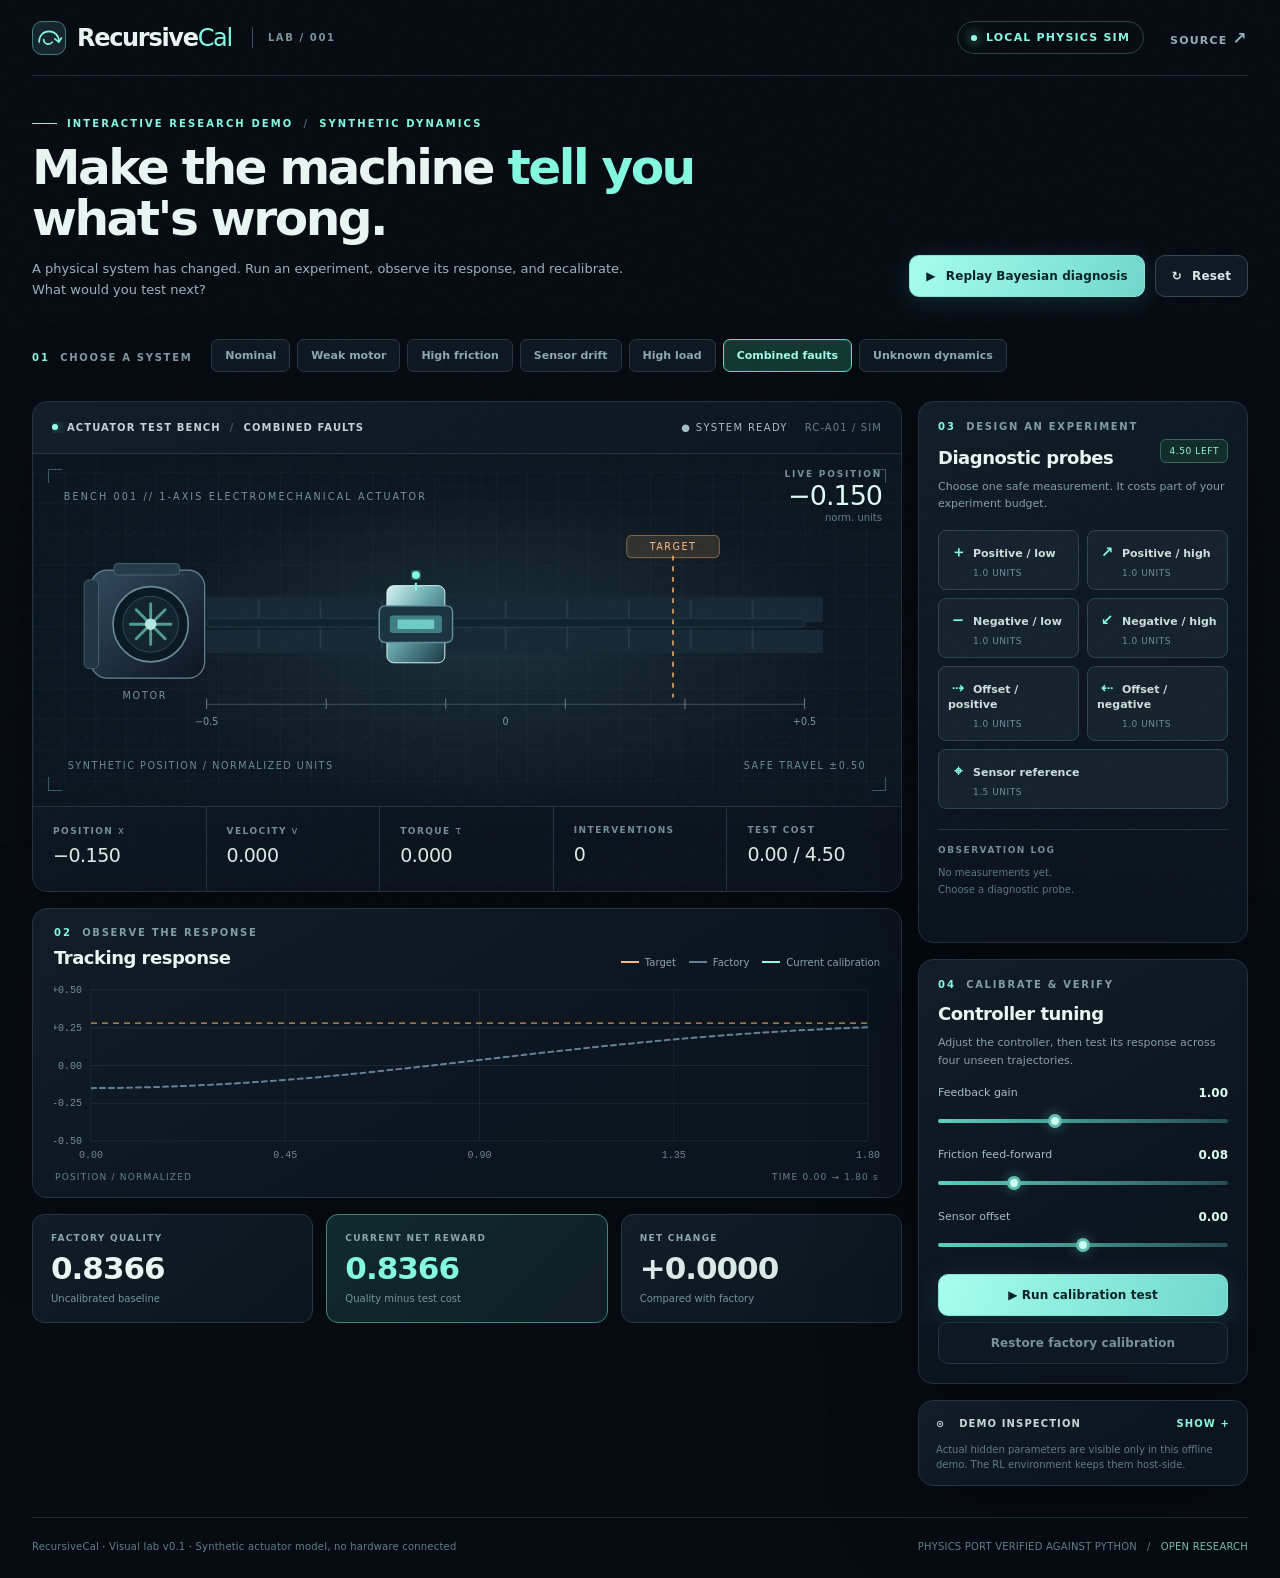
==== visualization/index.html @ 7cb3637f "feat: add interactive RecursiveCal actuator visualization with canonical physics parity" ====
<!DOCTYPE html>
<html lang="en">
<head>
<meta charset="utf-8" />
<meta name="viewport" content="width=device-width, initial-scale=1" />
<meta name="theme-color" content="#080d14" />
<title>RecursiveCal | Interactive Systems Laboratory</title>
<style>
:root{--bg:#070c13;--panel:#0d151e;--panel2:#101b26;--line:#223341;--muted:#78949d;--text:#e9f5f2;--mint:#84f9df;--mint2:#1cd4ba;--amber:#ffb77b;--bad:#f28a82;--soft:#aabec4;--shadow:0 20px 100px #0004}
*{box-sizing:border-box}html{scroll-behavior:smooth}body{margin:0;background:var(--bg);color:var(--text);font-family:Inter,ui-sans-serif,system-ui,-apple-system,BlinkMacSystemFont,"Segoe UI",sans-serif;-webkit-font-smoothing:antialiased;min-width:320px}button,input{font:inherit}button{cursor:pointer}button:disabled{cursor:not-allowed;opacity:.4}.noise{pointer-events:none;position:fixed;inset:0;z-index:10;opacity:.14;background-image:url("data:image/svg+xml,%3Csvg viewBox='0 0 160 160' xmlns='http://www.w3.org/2000/svg'%3E%3Cfilter id='n'%3E%3CfeTurbulence type='fractalNoise' baseFrequency='.72' numOctaves='3' stitchTiles='stitch'/%3E%3C/filter%3E%3Crect width='100%25' height='100%25' filter='url(%23n)' opacity='.11'/%3E%3C/svg%3E")}a{color:inherit;text-decoration:none}a:hover{color:var(--mint)}.app{max-width:1620px;margin:0 auto;padding:0 32px}.topbar{height:76px;border-bottom:1px solid #20313c;display:flex;align-items:center;justify-content:space-between;gap:20px}.wordmark{display:flex;align-items:center;gap:11px;font-size:24px;font-weight:760;letter-spacing:-1.3px}.brand-light{font-weight:460;color:var(--mint)}.brand-mark{width:34px;height:34px;color:var(--mint);border:1px solid #437c80;border-radius:10px;background:#15262c;display:grid;place-items:center}.brand-mark svg{width:28px}.top-tag{font-size:10px;letter-spacing:1.6px;font-weight:670;border-left:1px solid #39505c;padding:5px 0 5px 15px;margin-left:9px;color:var(--muted)}.top-right{display:flex;gap:26px;align-items:center;font-size:11px;font-weight:700;letter-spacing:1.2px;color:#94aeb5}.top-right a{white-space:nowrap}.top-right a span{font-size:17px}.chip{border:1px solid #27463f;border-radius:30px;padding:9px 13px;color:var(--mint);display:flex;gap:9px;align-items:center;white-space:nowrap}.chip i,.status-dot{display:inline-block;width:6px;height:6px;border-radius:50%;background:#8fffe4;box-shadow:0 0 12px #7dfdd2}.pagehead{display:flex;justify-content:space-between;align-items:flex-end;gap:24px;padding:42px 0 34px}.eyebrow,.section-kicker{font-size:10px;font-weight:800;letter-spacing:2.1px;color:var(--mint);display:flex;align-items:center;gap:10px}.eyebrow{margin-bottom:13px}.eyeline{height:1px;width:25px;background:var(--mint)}.tiny-split{color:#4b6772}.pagehead h1{margin:0;font-size:clamp(37px,3.8vw,58px);letter-spacing:-2.5px;line-height:1.045;font-weight:650}.pagehead h1 em{color:var(--mint);font-style:normal}.pagehead p{color:#9ab3b9;font-size:13px;line-height:1.65;max-width:620px;margin:14px 0 0}.head-controls{display:flex;gap:10px;margin-bottom:4px}.btn{border:1px solid #344854;border-radius:10px;padding:13px 16px;background:#16232e;color:#d7eae9;font-size:12px;font-weight:740;letter-spacing:.1px;white-space:nowrap;transition:transform .17s ease,background .17s,border-color .17s}.btn:hover:not(:disabled){transform:translateY(-1px);border-color:#76b0ae}.btn.primary{background:linear-gradient(110deg,#a6ffec,#70d6cd);border-color:#81e5d6;color:#092328;box-shadow:0 4px 26px #37cbb02c}.btn.primary:hover:not(:disabled){background:#bbfff0;box-shadow:0 7px 31px #37cbb047}.btn.subtle,.btn.ghost{background:#101a24}.btn.ghost{color:var(--muted);border-color:#243541}.btn span{margin-right:6px}.btn.full{width:100%;margin-top:6px}.scenario-bar{margin-bottom:21px;display:flex;align-items:center;gap:18px;min-height:45px}.section-kicker span{color:#819da4;letter-spacing:1.7px}.scenario-buttons{display:flex;gap:7px;overflow-x:auto;padding:3px 1px 7px;scrollbar-width:thin}.scenario{flex-shrink:0;border:1px solid #293946;background:#101923;color:#90acb4;border-radius:7px;padding:9px 13px;font-size:11px;font-weight:690;transition:all .16s}.scenario:hover{border-color:#60888f;color:#ecfdf7}.scenario.active{border-color:#6bd7c5;color:#a8ffec;background:#133834;box-shadow:inset 0 0 0 1px #479d8a20}.layout{display:grid;grid-template-columns:minmax(0,1fr) 330px;gap:16px;align-items:start}.main-panel{display:flex;flex-direction:column;gap:16px;min-width:0}.sidebar{display:flex;flex-direction:column;gap:16px;min-width:0}.card{border:1px solid var(--line);background:linear-gradient(150deg,#111d28 0%,#0c141e 70%);border-radius:15px;box-shadow:var(--shadow);overflow:hidden}.screen-header{display:flex;align-items:center;justify-content:space-between;border-bottom:1px solid #233541;height:52px;padding:0 19px;gap:10px}.panel-label{display:flex;align-items:center;gap:9px;white-space:nowrap;color:#bfd2d5;font-weight:750;font-size:10px;letter-spacing:1.1px}.slash{color:#3d535d}.screen-right{display:flex;align-items:center;gap:17px;white-space:nowrap}.live-chip{color:var(--mint);font-size:10px;letter-spacing:1.3px}.frame-num{color:#64818a;font-size:10px;letter-spacing:1.1px}.system-stage{height:352px;position:relative;background:radial-gradient(ellipse at 52% 55%,#1a2c36 0%,#0d1721 57%,#0b151d 100%);overflow:hidden}.system-stage:before{content:"";position:absolute;inset:0;z-index:0;background:linear-gradient(90deg,#11273436 1px,transparent 1px),linear-gradient(#11273436 1px,transparent 1px);background-size:32px 32px}.system-stage svg{position:absolute;inset:0;width:100%;height:100%;overflow:visible;z-index:1}.corner{position:absolute;z-index:2;width:14px;height:14px;border-color:#4b7881;border-style:solid;opacity:.7}.tl{top:15px;left:15px;border-width:1px 0 0 1px}.tr{top:15px;right:15px;border-width:1px 1px 0 0}.bl{bottom:15px;left:15px;border-width:0 0 1px 1px}.br{bottom:15px;right:15px;border-width:0 1px 1px 0}.stage-overlay{position:absolute;right:19px;top:15px;z-index:3;display:flex;flex-direction:column;align-items:flex-end;gap:1px}.overlay-label{color:#75909b;font-size:9px;letter-spacing:1.8px;font-weight:720}.stage-overlay strong{font-size:27px;font-weight:480;font-variant-numeric:tabular-nums;letter-spacing:-1px;color:#ddfaf4}.stage-overlay small{color:#617f8a;font-size:10px}.movement-glow{pointer-events:none;position:absolute;inset:0;z-index:0;background:radial-gradient(ellipse at 52% 45%,#39b8ad19,transparent 50%);transition:opacity .25s;opacity:.24}.telemetry{border-top:1px solid #223440;display:grid;grid-template-columns:repeat(5,minmax(0,1fr));min-height:85px}.telemetry>div{padding:18px 12px 13px 20px;border-right:1px solid #243643;min-width:0}.telemetry>div:last-child{border-right:0}.telemetry span{display:block;color:#73919b;font-size:9px;font-weight:740;letter-spacing:1.45px;white-space:nowrap}.telemetry span small{font-size:10px;font-weight:500;text-transform:none}.telemetry strong{display:block;font-size:19px;font-weight:500;font-variant-numeric:tabular-nums;letter-spacing:-.5px;margin-top:8px;color:#deefea;white-space:nowrap}.chart{padding:18px 21px 15px}.panel-heading{display:flex;align-items:flex-end;justify-content:space-between;gap:16px;margin-bottom:12px}.panel-heading h2,.sidebar h2{font-size:18px;letter-spacing:-.5px;margin:9px 0 0;font-weight:640}.chart-legends{display:flex;gap:13px;align-items:center;flex-wrap:wrap}.chart-legends span{font-size:10px;color:#8ba4ae;display:flex;align-items:center;gap:6px;white-space:nowrap}.chart-legends i{display:inline-block;width:18px;height:2px;background:#8bf8df}.chart-legends i.target{background:var(--amber);border-top:1px dashed var(--amber)}.chart-legends i.factory{background:#687f91}.chartframe{height:183px;position:relative;min-width:0}.chartframe canvas{width:100%;height:100%;display:block}.chart-foot{display:flex;justify-content:space-between;align-items:center;color:#67848e;font-size:9px;letter-spacing:1.2px;padding:9px 1px 0}.score-row{display:grid;grid-template-columns:repeat(3,1fr);gap:13px}.score-card{border:1px solid #243847;border-radius:12px;background:linear-gradient(140deg,#101d27,#0c151e);padding:18px;display:flex;flex-direction:column;gap:7px}.score-card.accent{border-color:#3c887b;background:linear-gradient(135deg,#102b2c,#101e25)}.score-card span{font-size:9px;color:#8ba6ab;font-weight:750;letter-spacing:1.3px}.score-card strong{font-size:31px;font-variant-numeric:tabular-nums;font-weight:560;letter-spacing:-1px}.score-card.accent strong{color:var(--mint)}.score-card small{font-size:10px;color:#76949b}.controls-card,.calibration-card{padding:19px}.controls-card{padding-bottom:12px}.control-title{display:flex;justify-content:space-between;gap:8px;align-items:center;margin-top:2px}.sidebar h2{margin:13px 0 0}.budget-chip{font-size:9px;color:#94f7d8;border:1px solid #37645d;background:#112d2c;padding:6px 8px;border-radius:6px;white-space:nowrap;letter-spacing:.6px}.hint{color:#859fa8;font-size:11px;line-height:1.6;margin:10px 0 17px}.probe-buttons{display:grid;grid-template-columns:1fr 1fr;gap:8px}.probe-btn{background:#14232d;color:#ccdedd;border:1px solid #2d4651;padding:11px 9px 10px;border-radius:8px;font-size:11px;line-height:1.35;font-weight:650;text-align:left;transition:all .15s}.probe-btn:hover:not(:disabled){border-color:#81e2d1;background:#193b3c;transform:translateY(-1px)}.probe-btn:disabled{opacity:.3}.probe-btn .probe-icon{display:inline-grid;place-items:center;width:20px;height:20px;font-size:15px;margin-right:5px;color:var(--mint)}.probe-btn .price{display:block;color:#728c97;font-size:9px;margin:5px 0 0 25px;font-weight:500;letter-spacing:.5px}.probe-btn.wide{grid-column:span 2}.observations{margin-top:20px;border-top:1px solid #263742;padding-top:15px}.small-heading{display:block;color:#728e99;font-size:9px;letter-spacing:1.5px;font-weight:790;margin-bottom:10px}.log{min-height:65px;max-height:140px;overflow-y:auto;scrollbar-width:thin;padding-right:4px}.empty-log{color:#5c7885;font-size:10px;line-height:1.65}.log-row{display:flex;gap:9px;padding:9px 0;border-top:1px solid #20323d;align-items:flex-start}.log-row:first-child{border-top:0}.log-no{font-size:10px;color:var(--mint);border:1px solid #315752;background:#15312f;border-radius:4px;padding:3px 5px}.log-body{flex:1;min-width:0}.log-body strong{display:block;color:#c5e3df;font-size:10px;font-weight:650}.log-body small{font-family:ui-monospace,SFMono-Regular,Consolas,monospace;color:#729ba5;font-size:9px;display:block;word-wrap:break-word;margin-top:4px}.control-line{margin:16px 0 12px}.control-line>div{display:flex;justify-content:space-between;margin-bottom:8px}.control-line label{font-size:11px;color:#a3bdc3}.control-line strong{font-size:12px;color:#d8fbef;font-variant-numeric:tabular-nums}.control-line input{appearance:none;background:linear-gradient(90deg,#5cd0be,#264d55);height:4px;border-radius:3px;width:100%;margin:9px 0;cursor:pointer}.control-line input::-webkit-slider-thumb{appearance:none;background:#cafff1;border:3px solid #60bdae;width:14px;height:14px;border-radius:50%;box-shadow:0 0 13px #77f9da60}.control-line input::-moz-range-thumb{background:#cafff1;border:3px solid #60bdae;width:10px;height:10px;border-radius:50%}.reveal-card{padding:13px 17px}.reveal-button{width:100%;padding:4px 0;color:#c3d9d7;background:none;border:0;display:flex;justify-content:space-between;font-size:10px;font-weight:760;letter-spacing:1.1px}.reveal-button span:last-child{color:var(--mint)}.reveal-card p{color:#617b86;font-size:10px;line-height:1.5;margin:9px 0 0}.hidden-details{color:#a6cacb;margin-top:12px;border-top:1px solid #284250;padding-top:10px;font-size:11px;display:grid;grid-template-columns:1fr auto;gap:6px}.hidden-details[hidden]{display:none}.hidden-details b{font-weight:500;color:#dcf5ed;font-variant-numeric:tabular-nums}footer{border-top:1px solid #1f313c;color:#607d89;font-size:10px;letter-spacing:.2px;display:flex;justify-content:space-between;gap:15px;margin:31px 0 0;padding:23px 0 26px}footer span{color:#76bcaf}.btn:focus-visible,.scenario:focus-visible,.probe-btn:focus-visible,.reveal-button:focus-visible,input:focus-visible{outline:2px solid var(--mint);outline-offset:3px}body.is-busy .probe-btn{pointer-events:none}body.is-busy .scenario{pointer-events:none}
@media(max-width:1200px){.app{padding:0 20px}.layout{grid-template-columns:minmax(0,1fr) 292px}.pagehead h1{font-size:43px}.pagehead{align-items:flex-start}.head-controls{flex-wrap:wrap;justify-content:flex-end}.scenario-bar{align-items:flex-start;flex-direction:column;gap:8px}.system-stage{height:300px}.telemetry{grid-template-columns:repeat(3,1fr)}.telemetry>div{border-bottom:1px solid #233541}.telemetry>div:last-child{border-bottom:0}}
@media(max-width:900px){.layout{grid-template-columns:1fr}.sidebar{display:grid;grid-template-columns:1fr 1fr}.reveal-card{grid-column:span 2}.pagehead{flex-direction:column;gap:20px}.head-controls{justify-content:flex-start}.chartframe{height:200px}.system-stage{height:345px}.telemetry{grid-template-columns:repeat(5,1fr)}.telemetry>div{border-bottom:0}.score-row{margin-bottom:2px}}
@media(max-width:630px){.app{padding:0 13px}.topbar{height:64px}.wordmark{font-size:20px}.top-tag,.top-right a{display:none}.chip{font-size:9px;padding:7px 8px}.pagehead{padding:27px 0 22px}.pagehead h1{font-size:36px;letter-spacing:-1.6px}.desktop-break{display:none}.pagehead p{font-size:12px}.head-controls{width:100%}.head-controls .btn:first-child{flex:1}.head-controls .btn{font-size:11px;padding:11px 12px}.system-stage{height:280px}.screen-header{padding:0 12px}.panel-label{font-size:9px}.frame-num{display:none}.stage-overlay{right:12px}.telemetry{grid-template-columns:repeat(3,1fr)}.telemetry>div{padding:13px 10px;border-bottom:1px solid #243643}.telemetry strong{font-size:16px}.chart{padding:16px 12px}.chart-legends{justify-content:flex-start;gap:9px}.panel-heading{align-items:flex-start;flex-direction:column;gap:10px}.chartframe{height:182px}.score-row{gap:7px}.score-card{padding:12px 10px}.score-card strong{font-size:23px}.score-card span{font-size:8px;letter-spacing:.6px}.score-card small{font-size:9px}.sidebar{display:flex}.reveal-card{grid-column:auto}footer{flex-direction:column;font-size:9px}.scenario{font-size:10px;padding:8px 9px}}
@media(prefers-reduced-motion:reduce){*,*::before,*::after{scroll-behavior:auto!important;transition-duration:.01ms!important}}
/* Keep the scenario ribbon internally scrollable on narrow screens. */
.scenario-bar{min-width:0}.scenario-buttons{min-width:0;max-width:100%}.panel-label{min-width:0;overflow:hidden;text-overflow:ellipsis}.panel-label #scenarioTitle{overflow:hidden;text-overflow:ellipsis}.screen-right{flex-shrink:0}
@media(max-width:630px){.scenario-buttons{width:100%;max-width:100%;overflow-x:auto}.screen-header{gap:6px}.panel-label{max-width:calc(100% - 115px)}.scenario-bar{overflow:hidden}}


/* Narrow screens: prevent score cards and header chip from overflowing. */
.score-row{grid-template-columns:repeat(3,minmax(0,1fr))}.score-card{min-width:0;overflow:hidden}
@media(max-width:360px){.top-right{display:none}.score-card strong{font-size:20px}.wordmark{font-size:19px}}
</style>
</head>
<body>
<div class="noise" aria-hidden="true"></div>
<div class="app">
<header class="topbar">
  <div class="wordmark"><div class="brand-mark"><svg viewBox="0 0 34 34" fill="none"><path d="M5 22C5 14 10 9 17 9c7 0 12 5 12 12" stroke="currentColor" stroke-width="2" stroke-linecap="round"/><path d="M24 18l5 4 3-5" stroke="currentColor" stroke-width="2" stroke-linecap="round"/><path d="M21 22c-1.2 1.7-2.8 2.4-5 2.4-3.3 0-5.4-2.5-5.4-5.6" stroke="currentColor" stroke-width="2" stroke-linecap="round"/></svg></div><span>Recursive<span class="brand-light">Cal</span></span><span class="top-tag">LAB / 001</span></div>
  <div class="top-right"><div class="chip"><i></i>LOCAL PHYSICS SIM</div><a href="https://github.com/Venkat-RJ/RecursiveCal" target="_blank" rel="noopener noreferrer">SOURCE <span>↗</span></a></div>
</header>
<section class="pagehead">
  <div><div class="eyebrow"><span class="eyeline"></span> INTERACTIVE RESEARCH DEMO <span class="tiny-split">/</span> SYNTHETIC DYNAMICS</div>
    <h1>Make the machine <em>tell you</em><br class="desktop-break"> what's wrong.</h1>
    <p>A physical system has changed. Run an experiment, observe its response, and recalibrate. What would you test next?</p>
  </div>
  <div class="head-controls"><button id="btnAuto" class="btn primary" type="button"><span>▶</span> Replay Bayesian diagnosis</button><button id="btnReset" class="btn subtle" type="button"><span>↻</span> Reset</button></div>
</section>
<section class="scenario-bar"><div class="section-kicker">01 <span>CHOOSE A SYSTEM</span></div><div id="scenarios" class="scenario-buttons"></div></section>
<div class="layout">
  <main class="main-panel">
    <section class="screen card">
      <div class="screen-header"><div class="panel-label"><span class="status-dot"></span> ACTUATOR TEST BENCH <span class="slash">/</span> <span id="scenarioTitle">COMBINED FAULTS</span></div><div class="screen-right"><span id="simStatus" class="live-chip">● SYSTEM READY</span><span class="frame-num">RC-A01 / SIM</span></div></div>
      <div class="system-stage" id="systemStage">
        <div class="corner tl"></div><div class="corner tr"></div><div class="corner bl"></div><div class="corner br"></div>
        <svg id="machine" viewBox="0 0 900 328" preserveAspectRatio="xMidYMid meet" role="img" aria-label="Animated diagram of an actuator motor, rail, and moving carriage under synthetic dynamics">
         <defs>
          <linearGradient id="railGradient"><stop stop-color="#263647"/><stop offset=".5" stop-color="#526979"/><stop offset="1" stop-color="#263647"/></linearGradient>
          <linearGradient id="carGradient" x1="0" y1="0" x2="1" y2="1"><stop stop-color="#e2fffb" stop-opacity=".95"/><stop offset=".4" stop-color="#6daeb2"/><stop offset="1" stop-color="#193745"/></linearGradient>
          <linearGradient id="motorG" x1="0" y1="0" x2="1" y2="1"><stop stop-color="#324a5e"/><stop offset="1" stop-color="#0c1420"/></linearGradient>
          <linearGradient id="pistonG"><stop stop-color="#456574"/><stop offset=".4" stop-color="#c2f3ef"/><stop offset=".8" stop-color="#507a83"/><stop offset="1" stop-color="#1b303e"/></linearGradient>
          <filter id="glow"><feGaussianBlur stdDeviation="4" result="b"/><feMerge><feMergeNode in="b"/><feMergeNode in="SourceGraphic"/></feMerge></filter>
          <pattern id="gridPattern" width="32" height="32" patternUnits="userSpaceOnUse"><path d="M32 0H0V32" stroke="#9bd1cf" stroke-opacity=".065" fill="none"/></pattern>
         </defs>
         <rect width="900" height="328" fill="url(#gridPattern)"/>
         <text x="32" y="29" font-size="10" letter-spacing="2.2" fill="#76939c">BENCH 001 // 1-AXIS ELECTROMECHANICAL ACTUATOR</text>
         <path d="M34 62H866" stroke="#415565" stroke-opacity=".22" stroke-dasharray="3 7"/>
         <path d="M34 275H866" stroke="#415565" stroke-opacity=".22" stroke-dasharray="3 7"/>
         <g transform="translate(110 158)"><rect x="-50" y="-56" width="118" height="112" rx="17" fill="url(#motorG)" stroke="#668391" stroke-width="1.3"/><rect x="-57" y="-46" width="15" height="92" rx="5" fill="#223545" stroke="#45606c"/><rect x="-26" y="-63" width="68" height="12" rx="4" fill="#243b49" stroke="#466271"/><circle cx="12" cy="0" r="39" fill="#0b1922" stroke="#6a8b94" stroke-width="1.7"/><circle cx="12" cy="0" r="29" fill="#14242f" stroke="#304e59"/><g id="motorRotor"><path d="M12 -21V21M-9 0H33M-3 -15L27 15M27 -15L-3 15" stroke="#82ffe5" stroke-opacity=".55" stroke-width="3" stroke-linecap="round"/></g><circle cx="12" cy="0" r="6" fill="#b4e5df"/><text x="6" y="78" font-size="10" fill="#7293a0" letter-spacing="1.8" text-anchor="middle">MOTOR</text></g>
         <path d="M180 143H819" stroke="#182935" stroke-width="26"/><path d="M180 143H819" stroke="url(#railGradient)" stroke-width="12"/><path d="M180 176H819" stroke="#182935" stroke-width="24"/><path d="M180 176H819" stroke="url(#railGradient)" stroke-width="8"/>
         <g id="slots"><path d="M234 134v50M298 134v50M362 134v50M426 134v50M490 134v50M554 134v50M618 134v50M682 134v50M746 134v50" stroke="#67838b" stroke-opacity=".18" stroke-width="2"/></g>
         <rect x="180" y="152" width="620" height="9" rx="4" fill="#10232e" stroke="#223b46"/>
         <path id="pistonShaft" d="M171 158H510" stroke="url(#pistonG)" stroke-width="15" stroke-linecap="round"/>
         <line id="targetLine" x1="522" y1="87" x2="522" y2="234" stroke="#f6ad65" stroke-width="2" stroke-dasharray="5 6" opacity=".8"/>
         <rect id="targetCaptionBg" x="474" y="66" width="96" height="23" rx="5" fill="#f6ad65" fill-opacity=".14" stroke="#f6ad65" stroke-opacity=".5"/><text id="targetCaption" x="522" y="81" text-anchor="middle" font-size="10" letter-spacing="1.5" fill="#ffc08b">TARGET</text>
         <g id="carriage" transform="translate(510 158)"><rect x="-30" y="-40" width="60" height="80" rx="7" fill="url(#carGradient)" stroke="#d9faf4" stroke-width="1"/><rect x="-38" y="-19" width="76" height="38" rx="6" fill="#1c3441" stroke="#60909a" stroke-width="1.5"/><rect x="-27" y="-9" width="54" height="18" rx="3" fill="#3f7e86"/><rect x="-19" y="-5" width="38" height="10" rx="1" fill="#8effed" fill-opacity=".6"/><circle cx="0" cy="-51" r="4" fill="#82ffe4" filter="url(#glow)"/><path d="M0 -43V-35" stroke="#82ffe4" stroke-width="2"/></g>
         <path d="M180 241H800" stroke="#3f5662" stroke-width="1"/><g id="ticks"><path d="M180 235v11M304 235v11M428 235v11M552 235v11M676 235v11M800 235v11" stroke="#69838e"/><text x="180" y="263" text-anchor="middle" font-size="10" fill="#7899a1">−0.5</text><text x="490" y="263" text-anchor="middle" font-size="10" fill="#7899a1">0</text><text x="800" y="263" text-anchor="middle" font-size="10" fill="#7899a1">+0.5</text></g>
         <text x="36" y="308" font-size="10" letter-spacing="1.6" fill="#688c98">SYNTHETIC POSITION / NORMALIZED UNITS</text><text x="864" y="308" text-anchor="end" font-size="10" letter-spacing="1.6" fill="#688c98">SAFE TRAVEL ±0.50</text>
        </svg>
        <div class="stage-overlay"><span class="overlay-label">LIVE POSITION</span><strong id="posBig">−0.150</strong><small>norm. units</small></div>
        <div id="movementGlow" class="movement-glow"></div>
      </div>
      <div class="telemetry"><div><span>POSITION <small>x</small></span><strong id="valPos">−0.150</strong></div><div><span>VELOCITY <small>v</small></span><strong id="valVel">0.000</strong></div><div><span>TORQUE <small>τ</small></span><strong id="valTorque">0.000</strong></div><div><span>INTERVENTIONS</span><strong id="valInterventions">0</strong></div><div><span>TEST COST</span><strong id="valCost">0.00 / 4.50</strong></div></div>
    </section>
    <section class="chart card"><div class="panel-heading"><div><div class="section-kicker">02 <span>OBSERVE THE RESPONSE</span></div><h2 id="plotTitle">Tracking response</h2></div><div class="chart-legends"><span><i class="target"></i>Target</span><span><i class="factory"></i>Factory</span><span><i class="updated"></i>Current calibration</span></div></div><div class="chartframe"><canvas id="plot" width="1100" height="270" aria-label="Live simulated actuator position versus time chart"></canvas></div><div class="chart-foot"><span>POSITION / NORMALIZED</span><span>TIME 0.00 → 1.80 s</span></div></section>
    <section class="score-row"><div class="score-card"><span>FACTORY QUALITY</span><strong id="factoryScore">0.000</strong><small>Uncalibrated baseline</small></div><div class="score-card accent"><span>CURRENT NET REWARD</span><strong id="currentScore">0.000</strong><small>Quality minus test cost</small></div><div class="score-card"><span>NET CHANGE</span><strong id="scoreDelta">+0.000</strong><small id="scoreCaption">From factory calibration</small></div></section>
  </main>
  <aside class="sidebar">
    <section class="card controls-card"><div class="section-kicker">03 <span>DESIGN AN EXPERIMENT</span></div><div class="control-title"><h2>Diagnostic probes</h2><span id="budgetChip" class="budget-chip">4.5 LEFT</span></div><p class="hint">Choose one safe measurement. It costs part of your experiment budget.</p><div id="probeButtons" class="probe-buttons"></div><div class="observations"><span class="small-heading">OBSERVATION LOG</span><div id="log" class="log"><div class="empty-log">No measurements yet.<br>Choose a diagnostic probe.</div></div></div></section>
    <section class="card calibration-card"><div class="section-kicker">04 <span>CALIBRATE & VERIFY</span></div><h2>Controller tuning</h2><p class="hint">Adjust the controller, then test its response across four unseen trajectories.</p><div class="control-line"><div><label for="gain">Feedback gain</label><strong id="gainValue">1.00</strong></div><input type="range" id="gain" min="0" max="5" step="1" value="2"/></div><div class="control-line"><div><label for="ff">Friction feed-forward</label><strong id="ffValue">0.08</strong></div><input type="range" id="ff" min="0" max="4" step="1" value="1"/></div><div class="control-line"><div><label for="bias">Sensor offset</label><strong id="biasValue">0.00</strong></div><input type="range" id="bias" min="0" max="4" step="1" value="2"/></div><button id="btnTest" class="btn primary full" type="button">▶ Run calibration test</button><button id="btnFactory" class="btn ghost full" type="button">Restore factory calibration</button></section>
    <section class="card reveal-card"><button id="btnReveal" class="reveal-button" type="button"><span>⊙ &nbsp; DEMO INSPECTION</span><span id="revealMark">SHOW +</span></button><div id="hiddenDetails" class="hidden-details" hidden></div><p>Actual hidden parameters are visible only in this offline demo. The RL environment keeps them host-side.</p></section>
  </aside>
</div>
<footer><div>RecursiveCal <span>·</span> Visual lab v0.1 <span>·</span> Synthetic actuator model, no hardware connected</div><div>PHYSICS PORT VERIFIED AGAINST PYTHON &nbsp; / &nbsp; <span>OPEN RESEARCH</span></div></footer>
</div>
<script type="application/json" id="scenarioData">[{"id":"nominal","name":"Nominal","description":"No injected fault","seed":70000020,"split":"demo-single","ground_truth":{"motor":0.989806421392439,"friction":0.09408680388730205,"load":0.11660090365412225,"damping":0.22927130012046815,"sensor_bias":1.2599609103224746e-05,"torque_deadzone":0.0},"factory":{"gain":1.0,"friction_ff":0.08,"sensor_offset":0.0},"factory_quality":0.8202538405238324,"bayesian":{"calibration":{"gain":1.4,"friction_ff":0.0,"sensor_offset":0.0},"quality":0.8859709571983708,"net_reward":0.8559709571983708,"test_cost":2.5,"probes":[{"probe":"pulse_neg_high","observed":[-0.12522416736574865,-0.38700000691760084],"cost":1.0},{"probe":"reference_check","observed":[0.003893565474299905],"cost":1.5}]},"reference_probes":[{"name":"pulse_pos_low","kind":"pulse","torque":0.45,"fixture_x":0.0,"seconds":0.55,"cost":1.0,"prediction":[0.05744550886121006,0.18748442108232186]},{"name":"pulse_pos_high","kind":"pulse","torque":0.85,"fixture_x":0.0,"seconds":0.55,"cost":1.0,"prediction":[0.11738075599029246,0.3900222363414472]},{"name":"pulse_neg_low","kind":"pulse","torque":-0.45,"fixture_x":0.0,"seconds":0.55,"cost":1.0,"prediction":[-0.05744550886121006,-0.18748442108232186]},{"name":"pulse_neg_high","kind":"pulse","torque":-0.85,"fixture_x":0.0,"seconds":0.55,"cost":1.0,"prediction":[-0.11738075599029246,-0.3900222363414472]},{"name":"pulse_pos_offset","kind":"pulse","torque":0.65,"fixture_x":0.28,"seconds":0.5,"cost":1.0,"prediction":[0.06044887773227431,0.22317219224312254]},{"name":"pulse_neg_offset","kind":"pulse","torque":-0.65,"fixture_x":-0.28,"seconds":0.5,"cost":1.0,"prediction":[-0.06044887773227431,-0.22317219224312254]},{"name":"reference_check","kind":"reference","torque":0.0,"fixture_x":0.0,"seconds":0.0,"cost":1.5,"prediction":[1.2599609103224746e-05]}]},{"id":"motor","name":"Weak motor","description":"Motor efficiency loss","seed":70000001,"split":"demo-single","ground_truth":{"motor":0.7184613786026135,"friction":0.0995024500320249,"load":0.12705589602394793,"damping":0.2232157557937054,"sensor_bias":-0.000180538010997113,"torque_deadzone":0.0},"factory":{"gain":1.0,"friction_ff":0.08,"sensor_offset":0.0},"factory_quality":0.856541459127148,"bayesian":{"calibration":{"gain":1.4,"friction_ff":0.16,"sensor_offset":0.0},"quality":0.803431484619662,"net_reward":0.7794314846196619,"test_cost":2.0,"probes":[{"probe":"pulse_neg_high","observed":[-0.07632046023283746,-0.27310999689916],"cost":1.0},{"probe":"pulse_pos_high","observed":[0.08605177623789018,0.25179425333654],"cost":1.0}]},"reference_probes":[{"name":"pulse_pos_low","kind":"pulse","torque":0.45,"fixture_x":0.0,"seconds":0.55,"cost":1.0,"prediction":[0.03901350401398228,0.1242517019428786]},{"name":"pulse_pos_high","kind":"pulse","torque":0.85,"fixture_x":0.0,"seconds":0.55,"cost":1.0,"prediction":[0.08159677737591238,0.26905368585693845]},{"name":"pulse_neg_low","kind":"pulse","torque":-0.45,"fixture_x":0.0,"seconds":0.55,"cost":1.0,"prediction":[-0.03901350401398228,-0.1242517019428786]},{"name":"pulse_neg_high","kind":"pulse","torque":-0.85,"fixture_x":0.0,"seconds":0.55,"cost":1.0,"prediction":[-0.08159677737591238,-0.26905368585693845]},{"name":"pulse_pos_offset","kind":"pulse","torque":0.65,"fixture_x":0.28,"seconds":0.5,"cost":1.0,"prediction":[0.03795875970573037,0.1371001046234657]},{"name":"pulse_neg_offset","kind":"pulse","torque":-0.65,"fixture_x":-0.28,"seconds":0.5,"cost":1.0,"prediction":[-0.03795875970573037,-0.1371001046234657]},{"name":"reference_check","kind":"reference","torque":0.0,"fixture_x":0.0,"seconds":0.0,"cost":1.5,"prediction":[-0.000180538010997113]}]},{"id":"friction","name":"High friction","description":"Increased mechanical friction","seed":70000000,"split":"demo-single","ground_truth":{"motor":1.0001026758636067,"friction":0.3013194643138024,"load":0.10872958825783599,"damping":0.23400828602979656,"sensor_bias":-0.003940390074466659,"torque_deadzone":0.0},"factory":{"gain":1.0,"friction_ff":0.08,"sensor_offset":0.0},"factory_quality":0.8818619826634505,"bayesian":{"calibration":{"gain":1.4,"friction_ff":0.0,"sensor_offset":0.0},"quality":0.8692144087958165,"net_reward":0.8392144087958164,"test_cost":2.5,"probes":[{"probe":"pulse_neg_high","observed":[-0.09125352857412199,-0.2970968448584773],"cost":1.0},{"probe":"reference_check","observed":[-0.005197927247976155],"cost":1.5}]},"reference_probes":[{"name":"pulse_pos_low","kind":"pulse","torque":0.45,"fixture_x":0.0,"seconds":0.55,"cost":1.0,"prediction":[0.0352224247571782,0.10086467426494801]},{"name":"pulse_pos_high","kind":"pulse","torque":0.85,"fixture_x":0.0,"seconds":0.55,"cost":1.0,"prediction":[0.0912673862872957,0.2950557874830992]},{"name":"pulse_neg_low","kind":"pulse","torque":-0.45,"fixture_x":0.0,"seconds":0.55,"cost":1.0,"prediction":[-0.0352224247571782,-0.10086467426494801]},{"name":"pulse_neg_high","kind":"pulse","torque":-0.85,"fixture_x":0.0,"seconds":0.55,"cost":1.0,"prediction":[-0.0912673862872957,-0.2950557874830992]},{"name":"pulse_pos_offset","kind":"pulse","torque":0.65,"fixture_x":0.28,"seconds":0.5,"cost":1.0,"prediction":[0.042184367151778035,0.14447130389931842]},{"name":"pulse_neg_offset","kind":"pulse","torque":-0.65,"fixture_x":-0.28,"seconds":0.5,"cost":1.0,"prediction":[-0.042184367151778035,-0.14447130389931842]},{"name":"reference_check","kind":"reference","torque":0.0,"fixture_x":0.0,"seconds":0.0,"cost":1.5,"prediction":[-0.003940390074466659]}]},{"id":"sensor","name":"Sensor drift","description":"Encoder measurement bias","seed":70000010,"split":"demo-single","ground_truth":{"motor":1.0137416651666176,"friction":0.11124889067457547,"load":0.12660863705359277,"damping":0.22525531343238747,"sensor_bias":0.07710734921117302,"torque_deadzone":0.0},"factory":{"gain":1.0,"friction_ff":0.08,"sensor_offset":0.0},"factory_quality":0.7002986478013303,"bayesian":{"calibration":{"gain":1.4,"friction_ff":0.0,"sensor_offset":0.04},"quality":0.8392419259262943,"net_reward":0.8152419259262943,"test_cost":2.0,"probes":[{"probe":"pulse_neg_high","observed":[-0.11203042480170855,-0.3867036410562174],"cost":1.0},{"probe":"pulse_pos_offset","observed":[0.06141494116730684,0.2175803016814836],"cost":1.0}]},"reference_probes":[{"name":"pulse_pos_low","kind":"pulse","torque":0.45,"fixture_x":0.0,"seconds":0.55,"cost":1.0,"prediction":[0.05700099343666761,0.18506410756785185]},{"name":"pulse_pos_high","kind":"pulse","torque":0.85,"fixture_x":0.0,"seconds":0.55,"cost":1.0,"prediction":[0.11818685138173043,0.3920338402653251]},{"name":"pulse_neg_low","kind":"pulse","torque":-0.45,"fixture_x":0.0,"seconds":0.55,"cost":1.0,"prediction":[-0.05700099343666761,-0.18506410756785185]},{"name":"pulse_neg_high","kind":"pulse","torque":-0.85,"fixture_x":0.0,"seconds":0.55,"cost":1.0,"prediction":[-0.11818685138173043,-0.3920338402653251]},{"name":"pulse_pos_offset","kind":"pulse","torque":0.65,"fixture_x":0.28,"seconds":0.5,"cost":1.0,"prediction":[0.05978649523052465,0.21992927897991207]},{"name":"pulse_neg_offset","kind":"pulse","torque":-0.65,"fixture_x":-0.28,"seconds":0.5,"cost":1.0,"prediction":[-0.05978649523052465,-0.21992927897991207]},{"name":"reference_check","kind":"reference","torque":0.0,"fixture_x":0.0,"seconds":0.0,"cost":1.5,"prediction":[0.07710734921117302]}]},{"id":"load","name":"High load","description":"Unfamiliar mechanical load","seed":70000005,"split":"demo-single","ground_truth":{"motor":0.9970931698963493,"friction":0.09104629800855026,"load":0.3548175359031931,"damping":0.22060176276120813,"sensor_bias":-0.0033320728584236674,"torque_deadzone":0.0},"factory":{"gain":1.0,"friction_ff":0.08,"sensor_offset":0.0},"factory_quality":0.920026263471565,"bayesian":{"calibration":{"gain":1.4,"friction_ff":0.0,"sensor_offset":0.0},"quality":0.9347647737685186,"net_reward":0.9047647737685186,"test_cost":2.5,"probes":[{"probe":"pulse_neg_high","observed":[-0.12159744157378442,-0.37179275105915266],"cost":1.0},{"probe":"reference_check","observed":[-9.690058047591779e-05],"cost":1.5}]},"reference_probes":[{"name":"pulse_pos_low","kind":"pulse","torque":0.45,"fixture_x":0.0,"seconds":0.55,"cost":1.0,"prediction":[0.057291501028625715,0.1839110839358834]},{"name":"pulse_pos_high","kind":"pulse","torque":0.85,"fixture_x":0.0,"seconds":0.55,"cost":1.0,"prediction":[0.11673990741161339,0.3814696340757527]},{"name":"pulse_neg_low","kind":"pulse","torque":-0.45,"fixture_x":0.0,"seconds":0.55,"cost":1.0,"prediction":[-0.057291501028625715,-0.1839110839358834]},{"name":"pulse_neg_high","kind":"pulse","torque":-0.85,"fixture_x":0.0,"seconds":0.55,"cost":1.0,"prediction":[-0.11673990741161339,-0.3814696340757527]},{"name":"pulse_pos_offset","kind":"pulse","torque":0.65,"fixture_x":0.28,"seconds":0.5,"cost":1.0,"prediction":[0.04041357470683404,0.14564639120632744]},{"name":"pulse_neg_offset","kind":"pulse","torque":-0.65,"fixture_x":-0.28,"seconds":0.5,"cost":1.0,"prediction":[-0.04041357470683404,-0.14564639120632744]},{"name":"reference_check","kind":"reference","torque":0.0,"fixture_x":0.0,"seconds":0.0,"cost":1.5,"prediction":[-0.0033320728584236674]}]},{"id":"combined","name":"Combined faults","description":"Motor and friction change","seed":70000500,"split":"combined","ground_truth":{"motor":0.7954871531259438,"friction":0.23751444726405924,"load":0.1271680425573503,"damping":0.23545848414401713,"sensor_bias":0.003148932052945322,"torque_deadzone":0.0},"factory":{"gain":1.0,"friction_ff":0.08,"sensor_offset":0.0},"factory_quality":0.8365858398643458,"bayesian":{"calibration":{"gain":1.4,"friction_ff":0.08,"sensor_offset":0.0},"quality":0.9189227733390938,"net_reward":0.8889227733390938,"test_cost":2.5,"probes":[{"probe":"pulse_neg_high","observed":[-0.0705815815835055,-0.23021648318383872],"cost":1.0},{"probe":"reference_check","observed":[0.005296378954172649],"cost":1.5}]},"reference_probes":[{"name":"pulse_pos_low","kind":"pulse","torque":0.45,"fixture_x":0.0,"seconds":0.55,"cost":1.0,"prediction":[0.029947343612861596,0.08530925035435334]},{"name":"pulse_pos_high","kind":"pulse","torque":0.85,"fixture_x":0.0,"seconds":0.55,"cost":1.0,"prediction":[0.0736994165186574,0.23671891820400345]},{"name":"pulse_neg_low","kind":"pulse","torque":-0.45,"fixture_x":0.0,"seconds":0.55,"cost":1.0,"prediction":[-0.029947343612861596,-0.08530925035435334]},{"name":"pulse_neg_high","kind":"pulse","torque":-0.85,"fixture_x":0.0,"seconds":0.55,"cost":1.0,"prediction":[-0.0736994165186574,-0.23671891820400345]},{"name":"pulse_pos_offset","kind":"pulse","torque":0.65,"fixture_x":0.28,"seconds":0.5,"cost":1.0,"prediction":[0.03187237851111424,0.10666205669850744]},{"name":"pulse_neg_offset","kind":"pulse","torque":-0.65,"fixture_x":-0.28,"seconds":0.5,"cost":1.0,"prediction":[-0.03187237851111424,-0.10666205669850744]},{"name":"reference_check","kind":"reference","torque":0.0,"fixture_x":0.0,"seconds":0.0,"cost":1.5,"prediction":[0.003148932052945322]}]},{"id":"deadzone","name":"Unknown dynamics","description":"Unmodeled torque deadzone","seed":70001000,"split":"shifted","ground_truth":{"motor":0.8606278579911999,"friction":0.23416669637584764,"load":0.12735251469493178,"damping":0.22963829058321614,"sensor_bias":0.0009621111759828826,"torque_deadzone":0.3081151012928857},"factory":{"gain":1.0,"friction_ff":0.08,"sensor_offset":0.0},"factory_quality":0.5513720613774602,"bayesian":{"calibration":{"gain":1.4,"friction_ff":0.32,"sensor_offset":0.0},"quality":0.7079440431598651,"net_reward":0.6779440431598651,"test_cost":2.5,"probes":[{"probe":"pulse_pos_high","observed":[0.04170647240219899,0.13520009102368719],"cost":1.0},{"probe":"reference_check","observed":[0.004041617695365928],"cost":1.5}]},"reference_probes":[{"name":"pulse_pos_low","kind":"pulse","torque":0.45,"fixture_x":0.0,"seconds":0.55,"cost":1.0,"prediction":[0.00796564336231376,0.018314248751514703]},{"name":"pulse_pos_high","kind":"pulse","torque":0.85,"fixture_x":0.0,"seconds":0.55,"cost":1.0,"prediction":[0.044323030235249715,0.1355947104479394]},{"name":"pulse_neg_low","kind":"pulse","torque":-0.45,"fixture_x":0.0,"seconds":0.55,"cost":1.0,"prediction":[-0.00796564336231376,-0.018314248751514703]},{"name":"pulse_neg_high","kind":"pulse","torque":-0.85,"fixture_x":0.0,"seconds":0.55,"cost":1.0,"prediction":[-0.044323030235249715,-0.1355947104479394]},{"name":"pulse_pos_offset","kind":"pulse","torque":0.65,"fixture_x":0.28,"seconds":0.5,"cost":1.0,"prediction":[0.012151894420084408,0.03390819941581184]},{"name":"pulse_neg_offset","kind":"pulse","torque":-0.65,"fixture_x":-0.28,"seconds":0.5,"cost":1.0,"prediction":[-0.012151894420084408,-0.03390819941581184]},{"name":"reference_check","kind":"reference","torque":0.0,"fixture_x":0.0,"seconds":0.0,"cost":1.5,"prediction":[0.0009621111759828826]}]}]</script>
<script>
// Exact synthetic dynamics and evaluation formulas ported from recursivecal.py.
// This is a LOCAL VISUAL DEMO. An RL evaluator must keep the plant host-side.
const RCDT = 0.02;
const RC_POSITION_LIMIT = 0.50;
const RC_SPEED_LIMIT = 0.75;
const RC_TORQUE_LIMIT = 0.85;
const RC_EVAL_TRAJECTORIES = [[-0.15,0.28],[0.15,-0.28],[-0.05,0.32],[0.05,-0.32]];
const RC_GAINS = [0.75,0.90,1.00,1.12,1.25,1.40];
const RC_FRICTION = [0,0.08,0.16,0.24,0.32];
const RC_BIASES = [-0.08,-0.04,0,0.04,0.08];
const RC_DEFAULT = {gain:1.00,friction_ff:0.08,sensor_offset:0};
const rcClamp=(x,lo,hi)=>Math.min(hi,Math.max(lo,x));
function rcAcceleration(p,x,v,torque){
  const delivered = Math.sign(torque)*Math.max(0,Math.abs(torque)-p.torque_deadzone);
  return p.motor*delivered - p.friction*Math.tanh(v/0.035)
       - p.damping*v - p.load*Math.sin(Math.PI*x/1.1);
}
function rcPulseTrace(plant,probe){
  if(probe.kind==='reference') return {frames:[{t:0,x:0,v:0,torque:0}],result:[plant.sensor_bias],risk:0};
  const torque=probe.torque,fixture=probe.fixture_x,seconds=probe.seconds;
  if(Math.abs(torque)>RC_TORQUE_LIMIT || Math.abs(fixture)>0.30 || seconds<=0 || seconds>0.6) throw new Error('Unsafe diagnostic command');
  let x=fixture,v=0,risk=0;
  const frames=[{t:0,x,v,torque}];
  for(let i=0;i<Math.round(seconds/RCDT);i++){
    const a=rcAcceleration(plant,x,v,torque);
    const vn=v+a*RCDT, xn=x+vn*RCDT;
    if(Math.abs(vn)>RC_SPEED_LIMIT || Math.abs(xn)>RC_POSITION_LIMIT){risk++;break;}
    x=xn;v=vn;
    frames.push({t:(i+1)*RCDT,x,v,torque});
  }
  return {frames,result:[x-fixture,v],risk};
}
function rcClosedLoop(plant,cal,x0,target){
  let x=x0,v=0,risk=0,effort=0,cumulative=0;
  const frames=[{t:0,x,v,torque:0,target}];
  for(let i=0;i<Math.round(1.8/RCDT);i++){
    const observed=x+plant.sensor_bias;
    const err=target-(observed-cal.sensor_offset);
    const raw=cal.gain*(3.1*err-1.25*v+cal.friction_ff*Math.tanh(err/0.045));
    const torque=rcClamp(raw,-RC_TORQUE_LIMIT,RC_TORQUE_LIMIT);
    const a=rcAcceleration(plant,x,v,torque);
    const vn=v+a*RCDT,xn=x+vn*RCDT;
    if(Math.abs(xn)>=RC_POSITION_LIMIT || Math.abs(vn)>=RC_SPEED_LIMIT){risk++;break;}
    x=xn;v=vn;
    cumulative+=Math.abs(target-x)*RCDT;
    effort+=Math.abs(torque)*RCDT;
    frames.push({t:(i+1)*RCDT,x,v,torque,target});
  }
  const loss=3.8*Math.abs(x-target)+0.45*Math.abs(v)+0.05*cumulative+0.006*effort+(risk?3*risk:0);
  return {frames,x,v,risk,effort,cumulative,loss,target};
}
function rcQuality(plant,cal){
  const runs=RC_EVAL_TRAJECTORIES.map(([x,t])=>rcClosedLoop(plant,cal,x,t));
  const quality=Math.exp(-runs.reduce((s,r)=>s+r.loss,0)/runs.length);
  return {quality,interventions:runs.reduce((s,r)=>s+r.risk,0),
          meanError:runs.reduce((s,r)=>s+Math.abs(r.x-r.target),0)/runs.length,
          meanEffort:runs.reduce((s,r)=>s+r.effort,0)/runs.length,runs};
}
function rcNoise(seed,sigma){
  let s=(seed>>>0)||1;
  s=(Math.imul(s^0x9e3779b9,1664525)+1013904223)>>>0;
  const u=Math.max(1e-10,s/4294967296);
  s=(Math.imul(s,22695477)+1)>>>0;
  const v=Math.max(1e-10,s/4294967296);
  return Math.sqrt(-2*Math.log(u))*Math.cos(2*Math.PI*v)*sigma;
}

(() => {
'use strict';
const $=id=>document.getElementById(id);
const scenarios=JSON.parse($('scenarioData').textContent);
const f3=x=>(x<0?'−':'')+Math.abs(x).toFixed(3);
const f2=x=>(x<0?'−':'')+Math.abs(x).toFixed(2);
const fmtScore=x=>Number(x).toFixed(4);
const labels={pulse_pos_low:['＋','Positive / low'],pulse_pos_high:['↗','Positive / high'],pulse_neg_low:['−','Negative / low'],pulse_neg_high:['↙','Negative / high'],pulse_pos_offset:['⇢','Offset / positive'],pulse_neg_offset:['⇠','Offset / negative'],reference_check:['⌖','Sensor reference']};
const state={index:5,budget:4.5,records:[],used:new Set(),cal:{...RC_DEFAULT},animation:false,angle:0,reveal:false,mode:'tracking',plotProgress:1,runningAfter:false};
const svgCar=$('carriage'),shaft=$('pistonShaft'),targetLine=$('targetLine'),targetText=$('targetCaption'),targetBg=$('targetCaptionBg');
const sc=()=>scenarios[state.index];
const clone=x=>JSON.parse(JSON.stringify(x));
const matches=(a,b)=>['gain','friction_ff','sensor_offset'].every(k=>Math.abs(a[k]-b[k])<1e-8);
const getCal=()=>({gain:RC_GAINS[+$('gain').value],friction_ff:RC_FRICTION[+$('ff').value],sensor_offset:RC_BIASES[+$('bias').value]});
function setCal(c){$('gain').value=RC_GAINS.indexOf(c.gain);$('ff').value=RC_FRICTION.indexOf(c.friction_ff);$('bias').value=RC_BIASES.findIndex(v=>Math.abs(v-c.sensor_offset)<1e-7); if($('bias').value==='-1')$('bias').value=2; updateCalReadouts();state.cal={...c};}
function updateCalReadouts(){$('gainValue').textContent=RC_GAINS[+$('gain').value].toFixed(2);$('ffValue').textContent=RC_FRICTION[+$('ff').value].toFixed(2);$('biasValue').textContent=f2(RC_BIASES[+$('bias').value]);}
function updateBusy(b){state.animation=b;document.body.classList.toggle('is-busy',b);['btnAuto','btnTest','btnReset','btnFactory','gain','ff','bias'].forEach(id=>$(id).disabled=b);drawProbeButtons();}
function setStatus(msg,type='ready'){$('simStatus').textContent='● '+msg.toUpperCase();$('simStatus').style.color=type==='bad'?'#f9a492':type==='live'?'#84f9df':'#a4bfc2';}
function renderMachine(x,target=0.28,v=0,torque=0,risk=0){
  const px=490+rcClamp(x,-.5,.5)*620;
  const tx=490+rcClamp(target,-.5,.5)*620;
  svgCar.setAttribute('transform',`translate(${px.toFixed(2)} 158)`);
  shaft.setAttribute('d',`M171 158H${px.toFixed(2)}`);
  targetLine.setAttribute('x1',tx.toFixed(2));targetLine.setAttribute('x2',tx.toFixed(2));
  targetText.setAttribute('x',tx.toFixed(2));targetBg.setAttribute('x',(tx-48).toFixed(2));
  state.angle+=v*15;$('motorRotor').setAttribute('transform',`rotate(${state.angle.toFixed(2)} 12 0)`);
  $('posBig').textContent=f3(x);$('valPos').textContent=f3(x);$('valVel').textContent=f3(v);$('valTorque').textContent=f3(torque);$('valInterventions').textContent=String(risk);
}
function drawScenarioTabs(){const wrap=$('scenarios');wrap.innerHTML='';scenarios.forEach((s,i)=>{const b=document.createElement('button');b.className='scenario'+(i===state.index?' active':'');b.textContent=s.name;b.type='button';b.setAttribute('aria-pressed',String(i===state.index));b.onclick=()=>{if(state.animation)return;state.index=i;reset()};wrap.appendChild(b)});}
function drawProbeButtons(){const root=$('probeButtons');root.innerHTML='';for(const p of sc().reference_probes){const [symbol,text]=labels[p.name];const b=document.createElement('button');b.type='button';b.className='probe-btn'+(p.kind==='reference'?' wide':'');b.innerHTML=`<span class="probe-icon">${symbol}</span>${text}<span class="price">${p.cost.toFixed(1)} UNITS</span>`;b.disabled=state.animation||state.used.has(p.name)||p.cost>state.budget+1e-9;b.title=state.used.has(p.name)?'Probe already used':p.name;b.onclick=()=>executeProbe(p);root.appendChild(b);}}
function updateBudget(){$('valCost').textContent=f2(4.5-state.budget)+' / 4.50';$('budgetChip').textContent=f2(state.budget)+' LEFT';$('budgetChip').style.color=state.budget<1?'#ffb77b':'#94f7d8';drawProbeButtons();}
function addLog(p,observed){state.records.push({name:p.name,observed,cost:p.cost});const node=document.createElement('div');node.className='log-row';const obs=observed.map(v=>f3(v)).join(' · ');node.innerHTML=`<span class="log-no">${String(state.records.length).padStart(2,'0')}</span><div class="log-body"><strong>${labels[p.name][1]}</strong><small>${p.kind==='reference'?'encoder bias':'Δx / v'}: ${obs}</small></div>`;if(state.records.length===1)$('log').innerHTML='';$('log').appendChild(node);$('log').scrollTop=$('log').scrollHeight;}
function renderReveal(){const hidden=$('hiddenDetails');hidden.hidden=!state.reveal;$('revealMark').textContent=state.reveal?'HIDE −':'SHOW +';if(!state.reveal)return;hidden.innerHTML='';for(const [key,val] of Object.entries(sc().ground_truth)){const a=document.createElement('span'),b=document.createElement('b');a.textContent=key.replace(/_/g,' ').toUpperCase();b.textContent=val.toFixed(3);hidden.append(a,b);}}
function updateScores(cal=state.cal){const plant=sc().ground_truth;const after=rcQuality(plant,cal);const score=after.quality-0.012*(4.5-state.budget);const baseline=sc().factory_quality;const delta=score-baseline;$('factoryScore').textContent=fmtScore(baseline);$('currentScore').textContent=fmtScore(score);$('scoreDelta').textContent=(delta>=0?'+':'−')+Math.abs(delta).toFixed(4);$('scoreDelta').style.color=delta>0?'#89f4df':delta<0?'#ffba91':'#d8eae8';$('scoreCaption').textContent=delta>0?'Higher than factory':'Compared with factory';return after;}
function drawChart(mode='tracking',progress=1,probeFrames=null){
  const canvas=$('plot'),rect=canvas.getBoundingClientRect();if(rect.width<10)return;
  const dpr=Math.min(2,window.devicePixelRatio||1);canvas.width=Math.ceil(rect.width*dpr);canvas.height=Math.ceil(rect.height*dpr);
  const ctx=canvas.getContext('2d');ctx.setTransform(dpr,0,0,dpr,0,0);const W=rect.width,H=rect.height;
  const m={l:37,r:12,t:10,b:22},plotW=W-m.l-m.r,plotH=H-m.t-m.b;
  ctx.clearRect(0,0,W,H);const yy=v=>m.t+(0.5-v)/1.0*plotH;
  for(const y of [-.5,-.25,0,.25,.5]){const py=yy(y);ctx.beginPath();ctx.strokeStyle='rgba(109,154,166,0.14)';ctx.lineWidth=1;ctx.moveTo(m.l,py);ctx.lineTo(W-m.r,py);ctx.stroke();ctx.fillStyle='#72909b';ctx.font='10px ui-monospace,monospace';ctx.textAlign='right';ctx.fillText((y>0?'+':'')+y.toFixed(2),m.l-9,py+3)}
  const duration=mode==='probe'?(probeFrames?.at(-1)?.t||.55):1.8;
  for(let k=0;k<=4;k++){const x=m.l+k/4*plotW;ctx.beginPath();ctx.strokeStyle='rgba(109,154,166,0.10)';ctx.moveTo(x,m.t);ctx.lineTo(x,H-m.b);ctx.stroke();ctx.fillStyle='#6c8791';ctx.textAlign='center';ctx.fillText((duration*k/4).toFixed(2),x,H-5)}
  function line(frames,color,width,dashed=[],limit=1){if(!frames?.length)return;ctx.save();ctx.beginPath();ctx.rect(m.l,m.t,plotW,plotH);ctx.clip();ctx.beginPath();ctx.strokeStyle=color;ctx.lineWidth=width;ctx.setLineDash(dashed);ctx.lineJoin='round';ctx.lineCap='round';const max=Math.max(1,Math.ceil(frames.length*limit));for(let i=0;i<max&&i<frames.length;i++){const f=frames[i],x=m.l+f.t/duration*plotW,y=yy(f.x);i?ctx.lineTo(x,y):ctx.moveTo(x,y);}ctx.stroke();ctx.restore();}
  if(mode==='probe'){
    $('plotTitle').textContent='Diagnostic pulse response';
    line(probeFrames,'#7af9da',2.7,[],progress);
  }else{
    $('plotTitle').textContent='Tracking response';
    const plant=sc().ground_truth,start=-.15,target=.28;
    const before=rcClosedLoop(plant,RC_DEFAULT,start,target);
    const after=rcClosedLoop(plant,state.cal,start,target);
    ctx.beginPath();ctx.strokeStyle='rgba(255,185,112,.78)';ctx.lineWidth=1.3;ctx.setLineDash([6,5]);const tarY=yy(target);ctx.moveTo(m.l,tarY);ctx.lineTo(W-m.r,tarY);ctx.stroke();ctx.setLineDash([]);
    line(before.frames,'rgba(119,153,176,.82)',2,[5,4]);
    if(!matches(state.cal,RC_DEFAULT)||progress<1)line(after.frames,'#83ffe3',2.8,[],progress);
  }
  const x=m.l+plotW*progress;if(progress<1){ctx.beginPath();ctx.moveTo(x,m.t);ctx.lineTo(x,H-m.b);ctx.strokeStyle='rgba(127,255,220,.44)';ctx.lineWidth=1;ctx.setLineDash([3,5]);ctx.stroke();ctx.setLineDash([]);}
}
function reset(){state.budget=4.5;state.records=[];state.used=new Set();state.mode='tracking';state.angle=0;state.currentFrames=null;$('log').innerHTML='<div class="empty-log">No measurements yet.<br>Choose a diagnostic probe.</div>';setCal(RC_DEFAULT);$('scenarioTitle').textContent=sc().name.toUpperCase();setStatus('System ready');drawScenarioTabs();updateBudget();renderReveal();renderMachine(-.15,.28,0,0,0);updateScores();drawChart();}
function sleep(ms){return new Promise(resolve=>setTimeout(resolve,ms))}
function animate(frames,{duration=1600,mode='tracking',target=.28,baseRisk=0}={}){
  return new Promise(resolve=>{
   const started=performance.now(),last=frames[frames.length-1];
   function tick(now){const progress=Math.max(0,Math.min(1,(now-started)/duration));const ix=Math.max(0,Math.min(frames.length-1,Math.floor(progress*(frames.length-1)))),f=frames[ix];renderMachine(f.x,target,f.v,f.torque||0,baseRisk);drawChart(mode,progress,mode==='probe'?frames:null);if(progress<1)requestAnimationFrame(tick);else{renderMachine(last.x,target,last.v,last.torque||0,baseRisk);drawChart(mode,1,mode==='probe'?frames:null);resolve();}}
   requestAnimationFrame(tick);
  });
}
async function executeProbe(p,record=null){if(state.animation||state.used.has(p.name)||p.cost>state.budget+1e-9)return;updateBusy(true);try{await executeProbeInternal(p,record)}finally{updateBusy(false)}}
async function executeProbeInternal(p,record=null){if(state.used.has(p.name)||p.cost>state.budget+1e-9)return;state.used.add(p.name);state.budget=Math.round((state.budget-p.cost)*100)/100;updateBudget();setStatus('Diagnostic running','live');const plant=sc().ground_truth;const trace=rcPulseTrace(plant,p);if(p.kind!=='reference'){await animate(trace.frames,{mode:'probe',duration:1300,target:p.fixture_x});}else{renderMachine(0,0,0,0);await sleep(450);}const observed=record?.observed||p.prediction.map((v,i)=>v+rcNoise(sc().seed*13+state.records.length*71+sc().reference_probes.findIndex(q=>q.name===p.name)*997+i*123,i===0?(p.kind==='reference'?0.006:0.004):0.009));addLog(p,observed);setStatus('Measurement captured');updateScores();}
async function runTest(){if(state.animation)return;updateBusy(true);try{state.cal=getCal();setStatus('Calibration verifying','live');const plant=sc().ground_truth,trace=rcClosedLoop(plant,state.cal,-.15,.28);await animate(trace.frames,{duration:2400,mode:'tracking',target:.28,baseRisk:trace.risk});const evald=updateScores();const delta=evald.quality-0.012*(4.5-state.budget)-sc().factory_quality;setStatus(delta>=0?'Verified + improvement':'Verified / no gain',delta>=0?'live':'bad');}finally{updateBusy(false)}}
async function runAuto(){if(state.animation)return;reset();updateBusy(true);$('btnAuto').textContent='DIAGNOSING…';try{setStatus('Bayesian baseline running','live');const plan=sc().bayesian;for(const rec of plan.probes){const p=sc().reference_probes.find(p=>p.name===rec.probe);await executeProbeInternal(p,rec);await sleep(180);}setCal(plan.calibration);setStatus('Calibration verifying','live');const trace=rcClosedLoop(sc().ground_truth,state.cal,-.15,.28);await animate(trace.frames,{duration:2100,mode:'tracking',target:.28,baseRisk:trace.risk});const result=updateScores(),net=result.quality-.012*(4.5-state.budget);const error=Math.abs(net-plan.net_reward);if(error>1e-8)console.warn('Physics mismatch vs Python reference:',error);setStatus(net>=sc().factory_quality?'Bayesian / gain verified':'Bayesian / no gain',net>=sc().factory_quality?'live':'bad');}finally{$('btnAuto').innerHTML='<span>▶</span> Replay Bayesian diagnosis';updateBusy(false)}}
$('btnReset').onclick=reset;$('btnTest').onclick=runTest;$('btnAuto').onclick=runAuto;$('btnFactory').onclick=()=>{if(state.animation)return;setCal(RC_DEFAULT);runTest()};for(const id of ['gain','ff','bias'])$(id).oninput=()=>{updateCalReadouts();if(!state.animation)setStatus('Calibration adjusted')};$('btnReveal').onclick=()=>{state.reveal=!state.reveal;renderReveal()};window.addEventListener('resize',()=>drawChart(state.mode,1),{passive:true});
reset();
// Self-test exposed for browser automation and offline parity checks.
window.RecursiveCalDemo={scenarios,physics:{acceleration:rcAcceleration,closedLoop:rcClosedLoop,quality:rcQuality,pulse:rcPulseTrace},state};
})();

</script>
</body>
</html>
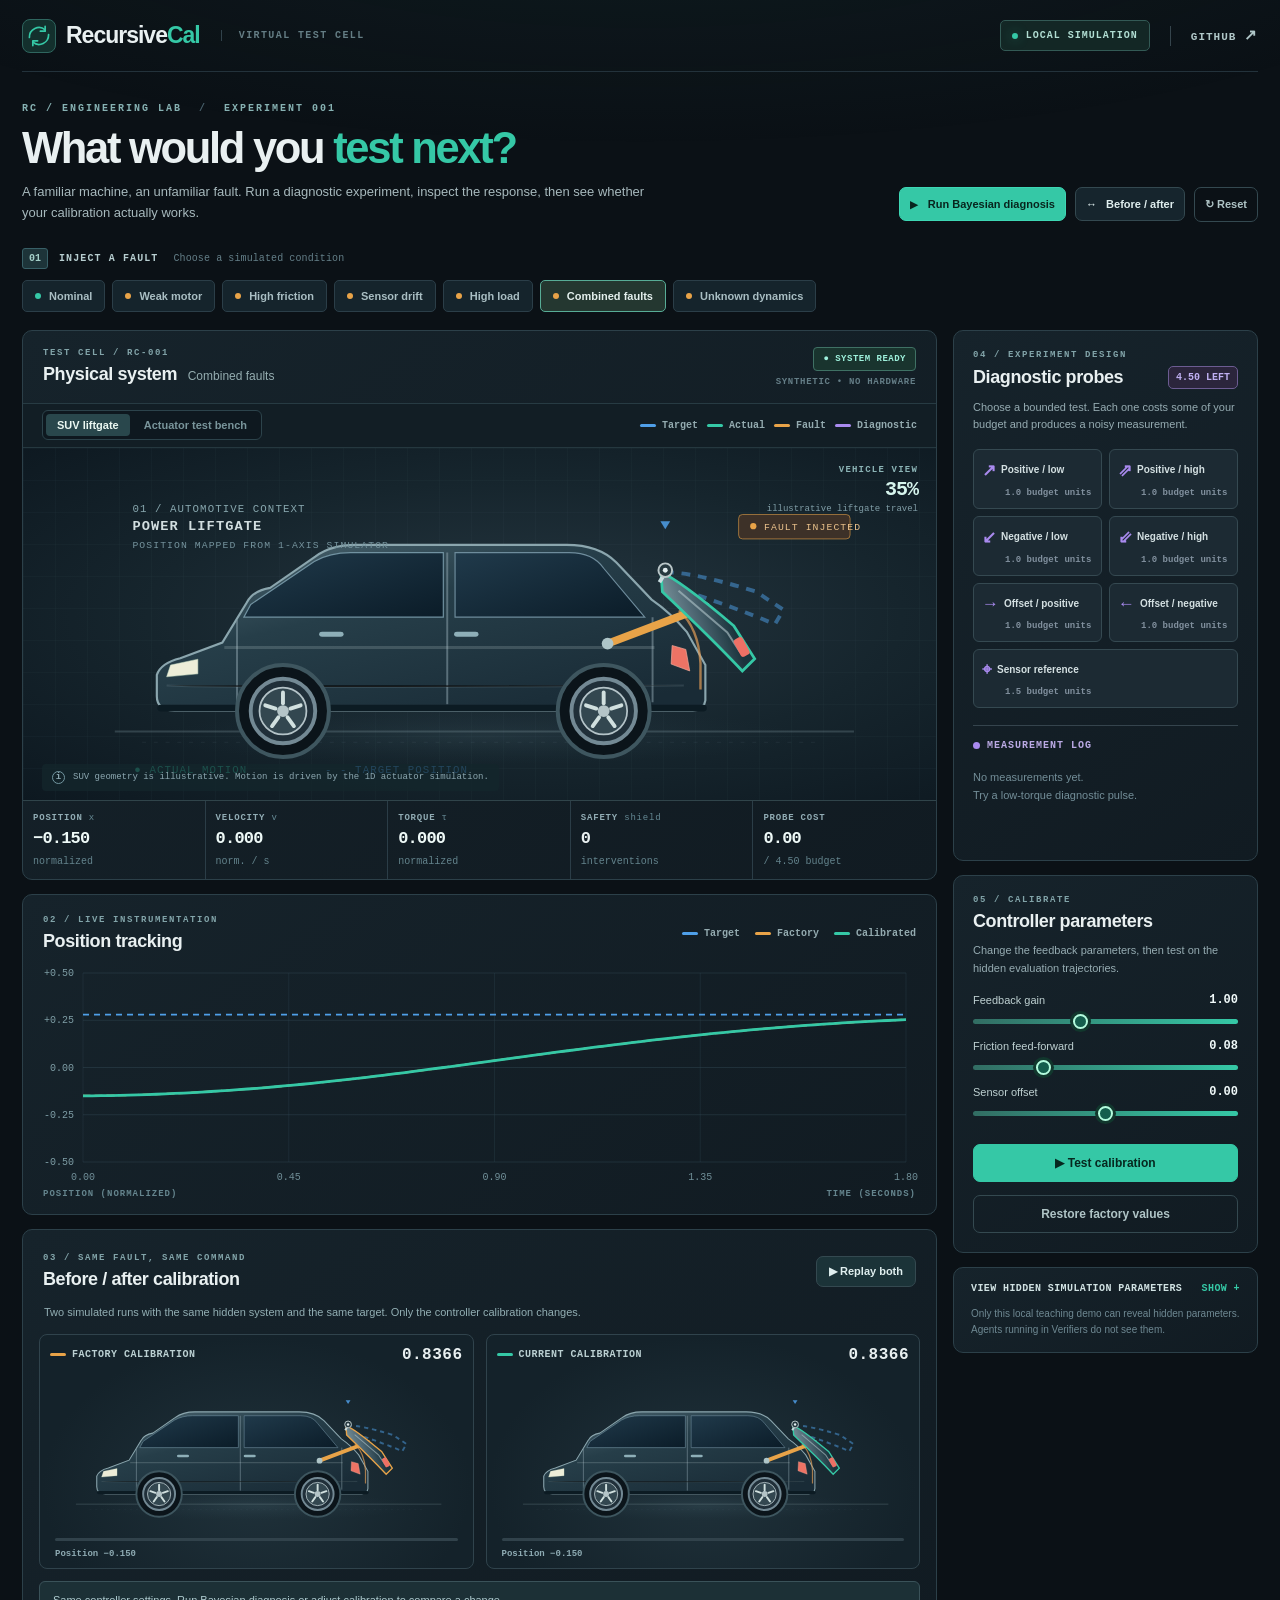
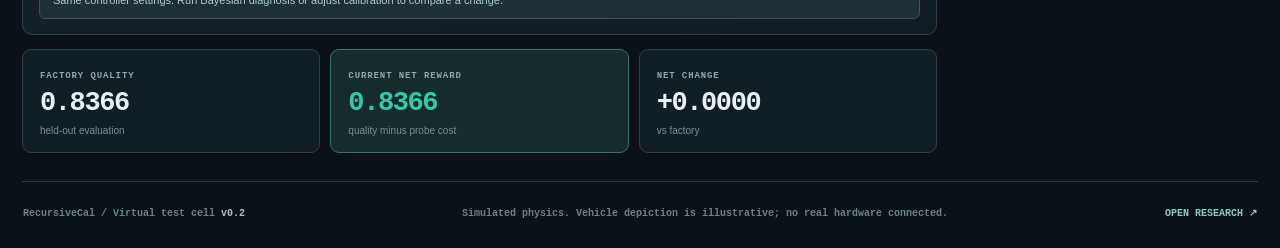
==== commit c1b0e6b7: "feat: redesign RecursiveCal visual lab as automotive test cell" ====
--- a/visualization/index.html
+++ b/visualization/index.html
@@ -1,49 +1,104 @@
-<!DOCTYPE html>
+<!doctype html>
 <html lang="en">
 <head>
 <meta charset="utf-8" />
 <meta name="viewport" content="width=device-width, initial-scale=1" />
-<meta name="theme-color" content="#080d14" />
-<title>RecursiveCal | Interactive Systems Laboratory</title>
-<style>
-:root{--bg:#070c13;--panel:#0d151e;--panel2:#101b26;--line:#223341;--muted:#78949d;--text:#e9f5f2;--mint:#84f9df;--mint2:#1cd4ba;--amber:#ffb77b;--bad:#f28a82;--soft:#aabec4;--shadow:0 20px 100px #0004}
-*{box-sizing:border-box}html{scroll-behavior:smooth}body{margin:0;background:var(--bg);color:var(--text);font-family:Inter,ui-sans-serif,system-ui,-apple-system,BlinkMacSystemFont,"Segoe UI",sans-serif;-webkit-font-smoothing:antialiased;min-width:320px}button,input{font:inherit}button{cursor:pointer}button:disabled{cursor:not-allowed;opacity:.4}.noise{pointer-events:none;position:fixed;inset:0;z-index:10;opacity:.14;background-image:url("data:image/svg+xml,%3Csvg viewBox='0 0 160 160' xmlns='http://www.w3.org/2000/svg'%3E%3Cfilter id='n'%3E%3CfeTurbulence type='fractalNoise' baseFrequency='.72' numOctaves='3' stitchTiles='stitch'/%3E%3C/filter%3E%3Crect width='100%25' height='100%25' filter='url(%23n)' opacity='.11'/%3E%3C/svg%3E")}a{color:inherit;text-decoration:none}a:hover{color:var(--mint)}.app{max-width:1620px;margin:0 auto;padding:0 32px}.topbar{height:76px;border-bottom:1px solid #20313c;display:flex;align-items:center;justify-content:space-between;gap:20px}.wordmark{display:flex;align-items:center;gap:11px;font-size:24px;font-weight:760;letter-spacing:-1.3px}.brand-light{font-weight:460;color:var(--mint)}.brand-mark{width:34px;height:34px;color:var(--mint);border:1px solid #437c80;border-radius:10px;background:#15262c;display:grid;place-items:center}.brand-mark svg{width:28px}.top-tag{font-size:10px;letter-spacing:1.6px;font-weight:670;border-left:1px solid #39505c;padding:5px 0 5px 15px;margin-left:9px;color:var(--muted)}.top-right{display:flex;gap:26px;align-items:center;font-size:11px;font-weight:700;letter-spacing:1.2px;color:#94aeb5}.top-right a{white-space:nowrap}.top-right a span{font-size:17px}.chip{border:1px solid #27463f;border-radius:30px;padding:9px 13px;color:var(--mint);display:flex;gap:9px;align-items:center;white-space:nowrap}.chip i,.status-dot{display:inline-block;width:6px;height:6px;border-radius:50%;background:#8fffe4;box-shadow:0 0 12px #7dfdd2}.pagehead{display:flex;justify-content:space-between;align-items:flex-end;gap:24px;padding:42px 0 34px}.eyebrow,.section-kicker{font-size:10px;font-weight:800;letter-spacing:2.1px;color:var(--mint);display:flex;align-items:center;gap:10px}.eyebrow{margin-bottom:13px}.eyeline{height:1px;width:25px;background:var(--mint)}.tiny-split{color:#4b6772}.pagehead h1{margin:0;font-size:clamp(37px,3.8vw,58px);letter-spacing:-2.5px;line-height:1.045;font-weight:650}.pagehead h1 em{color:var(--mint);font-style:normal}.pagehead p{color:#9ab3b9;font-size:13px;line-height:1.65;max-width:620px;margin:14px 0 0}.head-controls{display:flex;gap:10px;margin-bottom:4px}.btn{border:1px solid #344854;border-radius:10px;padding:13px 16px;background:#16232e;color:#d7eae9;font-size:12px;font-weight:740;letter-spacing:.1px;white-space:nowrap;transition:transform .17s ease,background .17s,border-color .17s}.btn:hover:not(:disabled){transform:translateY(-1px);border-color:#76b0ae}.btn.primary{background:linear-gradient(110deg,#a6ffec,#70d6cd);border-color:#81e5d6;color:#092328;box-shadow:0 4px 26px #37cbb02c}.btn.primary:hover:not(:disabled){background:#bbfff0;box-shadow:0 7px 31px #37cbb047}.btn.subtle,.btn.ghost{background:#101a24}.btn.ghost{color:var(--muted);border-color:#243541}.btn span{margin-right:6px}.btn.full{width:100%;margin-top:6px}.scenario-bar{margin-bottom:21px;display:flex;align-items:center;gap:18px;min-height:45px}.section-kicker span{color:#819da4;letter-spacing:1.7px}.scenario-buttons{display:flex;gap:7px;overflow-x:auto;padding:3px 1px 7px;scrollbar-width:thin}.scenario{flex-shrink:0;border:1px solid #293946;background:#101923;color:#90acb4;border-radius:7px;padding:9px 13px;font-size:11px;font-weight:690;transition:all .16s}.scenario:hover{border-color:#60888f;color:#ecfdf7}.scenario.active{border-color:#6bd7c5;color:#a8ffec;background:#133834;box-shadow:inset 0 0 0 1px #479d8a20}.layout{display:grid;grid-template-columns:minmax(0,1fr) 330px;gap:16px;align-items:start}.main-panel{display:flex;flex-direction:column;gap:16px;min-width:0}.sidebar{display:flex;flex-direction:column;gap:16px;min-width:0}.card{border:1px solid var(--line);background:linear-gradient(150deg,#111d28 0%,#0c141e 70%);border-radius:15px;box-shadow:var(--shadow);overflow:hidden}.screen-header{display:flex;align-items:center;justify-content:space-between;border-bottom:1px solid #233541;height:52px;padding:0 19px;gap:10px}.panel-label{display:flex;align-items:center;gap:9px;white-space:nowrap;color:#bfd2d5;font-weight:750;font-size:10px;letter-spacing:1.1px}.slash{color:#3d535d}.screen-right{display:flex;align-items:center;gap:17px;white-space:nowrap}.live-chip{color:var(--mint);font-size:10px;letter-spacing:1.3px}.frame-num{color:#64818a;font-size:10px;letter-spacing:1.1px}.system-stage{height:352px;position:relative;background:radial-gradient(ellipse at 52% 55%,#1a2c36 0%,#0d1721 57%,#0b151d 100%);overflow:hidden}.system-stage:before{content:"";position:absolute;inset:0;z-index:0;background:linear-gradient(90deg,#11273436 1px,transparent 1px),linear-gradient(#11273436 1px,transparent 1px);background-size:32px 32px}.system-stage svg{position:absolute;inset:0;width:100%;height:100%;overflow:visible;z-index:1}.corner{position:absolute;z-index:2;width:14px;height:14px;border-color:#4b7881;border-style:solid;opacity:.7}.tl{top:15px;left:15px;border-width:1px 0 0 1px}.tr{top:15px;right:15px;border-width:1px 1px 0 0}.bl{bottom:15px;left:15px;border-width:0 0 1px 1px}.br{bottom:15px;right:15px;border-width:0 1px 1px 0}.stage-overlay{position:absolute;right:19px;top:15px;z-index:3;display:flex;flex-direction:column;align-items:flex-end;gap:1px}.overlay-label{color:#75909b;font-size:9px;letter-spacing:1.8px;font-weight:720}.stage-overlay strong{font-size:27px;font-weight:480;font-variant-numeric:tabular-nums;letter-spacing:-1px;color:#ddfaf4}.stage-overlay small{color:#617f8a;font-size:10px}.movement-glow{pointer-events:none;position:absolute;inset:0;z-index:0;background:radial-gradient(ellipse at 52% 45%,#39b8ad19,transparent 50%);transition:opacity .25s;opacity:.24}.telemetry{border-top:1px solid #223440;display:grid;grid-template-columns:repeat(5,minmax(0,1fr));min-height:85px}.telemetry>div{padding:18px 12px 13px 20px;border-right:1px solid #243643;min-width:0}.telemetry>div:last-child{border-right:0}.telemetry span{display:block;color:#73919b;font-size:9px;font-weight:740;letter-spacing:1.45px;white-space:nowrap}.telemetry span small{font-size:10px;font-weight:500;text-transform:none}.telemetry strong{display:block;font-size:19px;font-weight:500;font-variant-numeric:tabular-nums;letter-spacing:-.5px;margin-top:8px;color:#deefea;white-space:nowrap}.chart{padding:18px 21px 15px}.panel-heading{display:flex;align-items:flex-end;justify-content:space-between;gap:16px;margin-bottom:12px}.panel-heading h2,.sidebar h2{font-size:18px;letter-spacing:-.5px;margin:9px 0 0;font-weight:640}.chart-legends{display:flex;gap:13px;align-items:center;flex-wrap:wrap}.chart-legends span{font-size:10px;color:#8ba4ae;display:flex;align-items:center;gap:6px;white-space:nowrap}.chart-legends i{display:inline-block;width:18px;height:2px;background:#8bf8df}.chart-legends i.target{background:var(--amber);border-top:1px dashed var(--amber)}.chart-legends i.factory{background:#687f91}.chartframe{height:183px;position:relative;min-width:0}.chartframe canvas{width:100%;height:100%;display:block}.chart-foot{display:flex;justify-content:space-between;align-items:center;color:#67848e;font-size:9px;letter-spacing:1.2px;padding:9px 1px 0}.score-row{display:grid;grid-template-columns:repeat(3,1fr);gap:13px}.score-card{border:1px solid #243847;border-radius:12px;background:linear-gradient(140deg,#101d27,#0c151e);padding:18px;display:flex;flex-direction:column;gap:7px}.score-card.accent{border-color:#3c887b;background:linear-gradient(135deg,#102b2c,#101e25)}.score-card span{font-size:9px;color:#8ba6ab;font-weight:750;letter-spacing:1.3px}.score-card strong{font-size:31px;font-variant-numeric:tabular-nums;font-weight:560;letter-spacing:-1px}.score-card.accent strong{color:var(--mint)}.score-card small{font-size:10px;color:#76949b}.controls-card,.calibration-card{padding:19px}.controls-card{padding-bottom:12px}.control-title{display:flex;justify-content:space-between;gap:8px;align-items:center;margin-top:2px}.sidebar h2{margin:13px 0 0}.budget-chip{font-size:9px;color:#94f7d8;border:1px solid #37645d;background:#112d2c;padding:6px 8px;border-radius:6px;white-space:nowrap;letter-spacing:.6px}.hint{color:#859fa8;font-size:11px;line-height:1.6;margin:10px 0 17px}.probe-buttons{display:grid;grid-template-columns:1fr 1fr;gap:8px}.probe-btn{background:#14232d;color:#ccdedd;border:1px solid #2d4651;padding:11px 9px 10px;border-radius:8px;font-size:11px;line-height:1.35;font-weight:650;text-align:left;transition:all .15s}.probe-btn:hover:not(:disabled){border-color:#81e2d1;background:#193b3c;transform:translateY(-1px)}.probe-btn:disabled{opacity:.3}.probe-btn .probe-icon{display:inline-grid;place-items:center;width:20px;height:20px;font-size:15px;margin-right:5px;color:var(--mint)}.probe-btn .price{display:block;color:#728c97;font-size:9px;margin:5px 0 0 25px;font-weight:500;letter-spacing:.5px}.probe-btn.wide{grid-column:span 2}.observations{margin-top:20px;border-top:1px solid #263742;padding-top:15px}.small-heading{display:block;color:#728e99;font-size:9px;letter-spacing:1.5px;font-weight:790;margin-bottom:10px}.log{min-height:65px;max-height:140px;overflow-y:auto;scrollbar-width:thin;padding-right:4px}.empty-log{color:#5c7885;font-size:10px;line-height:1.65}.log-row{display:flex;gap:9px;padding:9px 0;border-top:1px solid #20323d;align-items:flex-start}.log-row:first-child{border-top:0}.log-no{font-size:10px;color:var(--mint);border:1px solid #315752;background:#15312f;border-radius:4px;padding:3px 5px}.log-body{flex:1;min-width:0}.log-body strong{display:block;color:#c5e3df;font-size:10px;font-weight:650}.log-body small{font-family:ui-monospace,SFMono-Regular,Consolas,monospace;color:#729ba5;font-size:9px;display:block;word-wrap:break-word;margin-top:4px}.control-line{margin:16px 0 12px}.control-line>div{display:flex;justify-content:space-between;margin-bottom:8px}.control-line label{font-size:11px;color:#a3bdc3}.control-line strong{font-size:12px;color:#d8fbef;font-variant-numeric:tabular-nums}.control-line input{appearance:none;background:linear-gradient(90deg,#5cd0be,#264d55);height:4px;border-radius:3px;width:100%;margin:9px 0;cursor:pointer}.control-line input::-webkit-slider-thumb{appearance:none;background:#cafff1;border:3px solid #60bdae;width:14px;height:14px;border-radius:50%;box-shadow:0 0 13px #77f9da60}.control-line input::-moz-range-thumb{background:#cafff1;border:3px solid #60bdae;width:10px;height:10px;border-radius:50%}.reveal-card{padding:13px 17px}.reveal-button{width:100%;padding:4px 0;color:#c3d9d7;background:none;border:0;display:flex;justify-content:space-between;font-size:10px;font-weight:760;letter-spacing:1.1px}.reveal-button span:last-child{color:var(--mint)}.reveal-card p{color:#617b86;font-size:10px;line-height:1.5;margin:9px 0 0}.hidden-details{color:#a6cacb;margin-top:12px;border-top:1px solid #284250;padding-top:10px;font-size:11px;display:grid;grid-template-columns:1fr auto;gap:6px}.hidden-details[hidden]{display:none}.hidden-details b{font-weight:500;color:#dcf5ed;font-variant-numeric:tabular-nums}footer{border-top:1px solid #1f313c;color:#607d89;font-size:10px;letter-spacing:.2px;display:flex;justify-content:space-between;gap:15px;margin:31px 0 0;padding:23px 0 26px}footer span{color:#76bcaf}.btn:focus-visible,.scenario:focus-visible,.probe-btn:focus-visible,.reveal-button:focus-visible,input:focus-visible{outline:2px solid var(--mint);outline-offset:3px}body.is-busy .probe-btn{pointer-events:none}body.is-busy .scenario{pointer-events:none}
-@media(max-width:1200px){.app{padding:0 20px}.layout{grid-template-columns:minmax(0,1fr) 292px}.pagehead h1{font-size:43px}.pagehead{align-items:flex-start}.head-controls{flex-wrap:wrap;justify-content:flex-end}.scenario-bar{align-items:flex-start;flex-direction:column;gap:8px}.system-stage{height:300px}.telemetry{grid-template-columns:repeat(3,1fr)}.telemetry>div{border-bottom:1px solid #233541}.telemetry>div:last-child{border-bottom:0}}
-@media(max-width:900px){.layout{grid-template-columns:1fr}.sidebar{display:grid;grid-template-columns:1fr 1fr}.reveal-card{grid-column:span 2}.pagehead{flex-direction:column;gap:20px}.head-controls{justify-content:flex-start}.chartframe{height:200px}.system-stage{height:345px}.telemetry{grid-template-columns:repeat(5,1fr)}.telemetry>div{border-bottom:0}.score-row{margin-bottom:2px}}
-@media(max-width:630px){.app{padding:0 13px}.topbar{height:64px}.wordmark{font-size:20px}.top-tag,.top-right a{display:none}.chip{font-size:9px;padding:7px 8px}.pagehead{padding:27px 0 22px}.pagehead h1{font-size:36px;letter-spacing:-1.6px}.desktop-break{display:none}.pagehead p{font-size:12px}.head-controls{width:100%}.head-controls .btn:first-child{flex:1}.head-controls .btn{font-size:11px;padding:11px 12px}.system-stage{height:280px}.screen-header{padding:0 12px}.panel-label{font-size:9px}.frame-num{display:none}.stage-overlay{right:12px}.telemetry{grid-template-columns:repeat(3,1fr)}.telemetry>div{padding:13px 10px;border-bottom:1px solid #243643}.telemetry strong{font-size:16px}.chart{padding:16px 12px}.chart-legends{justify-content:flex-start;gap:9px}.panel-heading{align-items:flex-start;flex-direction:column;gap:10px}.chartframe{height:182px}.score-row{gap:7px}.score-card{padding:12px 10px}.score-card strong{font-size:23px}.score-card span{font-size:8px;letter-spacing:.6px}.score-card small{font-size:9px}.sidebar{display:flex}.reveal-card{grid-column:auto}footer{flex-direction:column;font-size:9px}.scenario{font-size:10px;padding:8px 9px}}
-@media(prefers-reduced-motion:reduce){*,*::before,*::after{scroll-behavior:auto!important;transition-duration:.01ms!important}}
-/* Keep the scenario ribbon internally scrollable on narrow screens. */
-.scenario-bar{min-width:0}.scenario-buttons{min-width:0;max-width:100%}.panel-label{min-width:0;overflow:hidden;text-overflow:ellipsis}.panel-label #scenarioTitle{overflow:hidden;text-overflow:ellipsis}.screen-right{flex-shrink:0}
-@media(max-width:630px){.scenario-buttons{width:100%;max-width:100%;overflow-x:auto}.screen-header{gap:6px}.panel-label{max-width:calc(100% - 115px)}.scenario-bar{overflow:hidden}}
-
-
-/* Narrow screens: prevent score cards and header chip from overflowing. */
-.score-row{grid-template-columns:repeat(3,minmax(0,1fr))}.score-card{min-width:0;overflow:hidden}
-@media(max-width:360px){.top-right{display:none}.score-card strong{font-size:20px}.wordmark{font-size:19px}}
+<meta name="theme-color" content="#0d1419" />
+<title>RecursiveCal | Virtual Engineering Test Cell</title>
+<meta name="description" content="Explore a synthetic actuator calibration experiment. Watch the mechanical response, run diagnostics and compare factory with calibrated control." />
+<style>:root{
+  color-scheme:dark;
+  --bg:#0b1116;--card:#121c23;--card2:#16252d;--line:#293940;--line-strong:#36515b;
+  --text:#e9f0f1;--muted:#8da2a9;--faint:#647d84;
+  --target:#4f9fe8;--actual:#35c8a6;--fault:#e8a348;--danger:#e35d64;--probe:#a98aef;--factory:#e8a348;
+  --mono:ui-monospace,SFMono-Regular,Consolas,'Liberation Mono',monospace;
+  --sans:Inter,ui-sans-serif,-apple-system,BlinkMacSystemFont,'Segoe UI',sans-serif;
+}
+*{box-sizing:border-box}html{scroll-behavior:smooth}body{margin:0;background:var(--bg);color:var(--text);font-family:var(--sans);font-size:14px;-webkit-font-smoothing:antialiased}
+body:before{content:"";pointer-events:none;position:fixed;inset:0;background:radial-gradient(ellipse 70% 28% at 50% -12%,#1c414433,transparent);z-index:-1}
+button,input{font:inherit}button{cursor:pointer}button:disabled{cursor:not-allowed;opacity:.45}a{color:inherit;text-decoration:none}button:focus-visible,a:focus-visible,input:focus-visible{outline:2px solid var(--target);outline-offset:3px}
+[hidden]{display:none!important}
+.app-shell{max-width:1570px;padding:0 30px;margin:0 auto}
+.masthead{display:flex;justify-content:space-between;align-items:center;height:72px;border-bottom:1px solid #23323b;gap:16px}
+.brand{display:inline-flex;align-items:center;font-size:23px;font-weight:710;letter-spacing:-1px;white-space:nowrap;gap:10px}
+.brand-mark{display:inline-grid;width:34px;height:34px;place-items:center;color:var(--actual);border:1px solid #2f665f;border-radius:8px;background:#13302d}
+.brand-mark svg{width:26px;height:26px}.brand-second{color:var(--actual)}
+.brand small{margin-left:11px;padding-left:17px;border-left:1px solid #31424b;font:700 10px var(--mono);letter-spacing:1.4px;color:var(--faint)}
+.masthead-right{display:flex;gap:20px;align-items:center;font:700 11px var(--mono);letter-spacing:1px;color:#b0c7c8}
+.masthead-right a{transition:color .15s}.masthead-right a:hover{color:var(--target)}.masthead-right a span{font-size:15px}.head-rule{height:20px;width:1px;background:#35444c}
+.system-online{display:inline-flex;align-items:center;gap:8px;font-size:10px;border:1px solid #335a55;background:#132725;padding:9px 11px;border-radius:5px;color:#b1ded3}.system-online i{width:6px;height:6px;border-radius:50%;background:var(--actual);box-shadow:0 0 12px #35c8a66c}
+.intro{display:flex;align-items:flex-end;justify-content:space-between;gap:28px;padding:31px 0 24px}.intro>div:first-child{max-width:710px}
+.overline{font:750 10px var(--mono);letter-spacing:2px;color:#87b2b3;margin:0 0 11px}.overline-sep{margin:0 9px;color:#4a626d}
+h1{font-size:clamp(32px,3.4vw,54px);letter-spacing:-2.3px;font-weight:680;line-height:1.06;margin:0 0 11px}h1 em{font-weight:690;font-style:normal;color:var(--actual)}
+.intro-copy{max-width:630px;font-size:13px;line-height:1.6;color:#a7b9bd;margin:0}
+.intro-actions{display:flex;gap:9px;align-items:center;flex-wrap:wrap;justify-content:flex-end;padding-bottom:2px}
+.button{border-radius:7px;padding:11px 14px;border:1px solid #344950;color:#e0efef;background:#1b2b34;font-weight:690;white-space:nowrap;font-size:12px;transition:background .15s,transform .15s,border-color .15s}
+.button:not(:disabled):hover{transform:translateY(-1px);border-color:#6aa7a6}.button-primary{background:var(--actual);color:#08251e;border-color:#3dd7b4}.button-primary:not(:disabled):hover{background:#5de5c5}.button-teal{background:#35c8a6;color:#06281f;border-color:#35c8a6}.button-outline{background:#16252d}.button-plain,.button-quiet{background:transparent;color:#afc4c6}.button-small{padding:8px 12px;font-size:11px;background:#1b3338}.play-icon{font-size:10px;margin-right:7px}.full-width{width:100%;margin-top:13px}
+.scenario-section{margin-bottom:18px}.row-head{display:flex;gap:11px;align-items:center;margin-bottom:11px}.index-label{background:#1d3439;border:1px solid #386067;color:#a4d0c9;font:750 10px var(--mono);padding:4px 6px;border-radius:3px}.eyebrow,.small-muted{font:750 10px var(--mono);letter-spacing:1.1px}.eyebrow{color:#b7ced0}.small-muted{color:#647f88;font-weight:500;margin-left:4px;letter-spacing:.1px}
+.scenario-list{display:flex;gap:7px;flex-wrap:wrap}.scenario-chip{display:inline-flex;align-items:center;gap:8px;background:#15242c;border:1px solid #2b3e48;border-radius:5px;padding:9px 12px;color:#a9bec3;font-size:11px;font-weight:660;transition:background .15s,border-color .15s}.scenario-chip:hover{background:#1f3640;border-color:#698a92}.scenario-chip.active{color:#e4f0ed;background:#243730;border-color:#57ac96}.scenario-chip .fault-dot{width:6px;height:6px;border-radius:50%;background:var(--fault)}.scenario-chip:first-child .fault-dot{background:var(--actual)}
+.work-grid{display:grid;grid-template-columns:minmax(0,1fr) 329px;gap:16px;align-items:start}.main-column,.sidebar{min-width:0;display:flex;flex-direction:column;gap:14px}.card{border:1px solid #2c4049;border-radius:10px;background:linear-gradient(145deg,#16232b,#111b22);overflow:hidden}.panel-header{min-height:72px;display:flex;align-items:center;justify-content:space-between;padding:15px 20px;gap:18px}.panel-header.compact{min-height:69px;padding-bottom:6px}.panel-subtitle{color:#82a4a9;font:760 9px var(--mono);letter-spacing:1.6px;margin-bottom:6px}h2{font-size:18px;letter-spacing:-.4px;font-weight:660;margin:0}h2 span{color:#95adb0;font-size:12px;letter-spacing:0;font-weight:500;margin-left:6px}.right-status{display:flex;align-items:flex-end;flex-direction:column;gap:6px}.status-pill{border:1px solid #3f7164;background:#19342e;color:#9ef1dc;font:750 9px var(--mono);padding:6px 9px;border-radius:4px;letter-spacing:.5px}.status-pill.warning{color:#f0c18a;border-color:#8b603d;background:#362b24}.sim-label{color:#657e87;font:650 9px var(--mono);letter-spacing:.7px}
+.mode-bar{height:45px;padding:0 19px;display:flex;align-items:center;justify-content:space-between;gap:10px;border-top:1px solid #273b43;border-bottom:1px solid #25383f;background:#121e25}.mode-toggle{display:flex;gap:3px;border:1px solid #2c434b;border-radius:6px;padding:3px;background:#0e181f}.mode-button{border:0;border-radius:4px;background:transparent;color:#79959b;padding:5px 11px;font-size:11px;font-weight:660}.mode-button.active{background:#29474c;color:#ebf8f2}.legend-inline,.chart-legend{display:flex;align-items:center;gap:15px;flex-wrap:wrap;font:600 10px var(--mono);color:#94abb0}.legend-inline span,.chart-legend span{display:inline-flex;align-items:center;gap:6px}.legend-inline i,.chart-legend i,.compare-head i{display:inline-block;width:16px;height:3px;border-radius:2px;vertical-align:middle}.key-target{background:var(--target)}.key-actual{background:var(--actual)}.key-fault{background:var(--fault)}.key-probe{background:var(--probe)}.key-factory{background:var(--factory)}
+.simulated-world{height:400px;position:relative;overflow:hidden;background:radial-gradient(ellipse at 55% 48%,#253640 0,#16252d 53%,#0d1820 100%)}.view-background{position:absolute;inset:0;background-image:linear-gradient(#71959c0a 1px,transparent 1px),linear-gradient(90deg,#71959c0a 1px,transparent 1px);background-size:32px 32px;pointer-events:none}.view-panel{position:absolute;inset:0}.vehicle-holder{width:100%;height:100%;position:relative}.vehicle-holder svg{width:100%;height:100%;display:block}.bench-image{height:100%;display:grid;place-items:center}.bench-image svg{height:100%;width:100%}
+.scene-info{position:absolute;top:17px;right:18px;display:flex;align-items:flex-end;flex-direction:column;gap:3px;color:#d6f5ed}.scene-kicker{font:760 9px var(--mono);letter-spacing:1.2px;color:#8cb4b6}.scene-info strong{font:650 23px var(--mono);letter-spacing:-1px}.scene-info small{font:500 9px var(--mono);color:#819ea7}
+.scene-disclaimer{position:absolute;bottom:9px;left:19px;right:19px;display:flex;align-items:center;gap:8px;font:500 9px var(--mono);color:#8ca7b0;background:#14262cbd;padding:7px 10px;border-radius:4px;max-width:max-content;pointer-events:none}.tiny-circle{width:13px;height:13px;display:inline-grid;place-items:center;border-radius:50%;border:1px solid #7296a0;font-weight:900;font-size:9px;flex-shrink:0}
+.telemetry-ribbon{display:grid;grid-template-columns:repeat(5,minmax(0,1fr));border-top:1px solid #30444a}.telemetry-ribbon>div{padding:14px 16px 13px;border-right:1px solid #2b3d47;min-width:0}.telemetry-ribbon>div:last-child{border-right:0}.telemetry-ribbon span{font:730 9px var(--mono);letter-spacing:.8px;color:#91acb4;display:block}.telemetry-ribbon span small{font-size:9px;color:#658994}.telemetry-ribbon strong{display:block;font:650 20px var(--mono);letter-spacing:-.8px;margin:6px 0 3px;color:#eef9f7}.telemetry-ribbon small{font:500 10px var(--mono);color:#63838c}
+.chart-card{padding-bottom:10px}.chart-container{height:220px;padding:0 18px}.chart-container canvas{height:100%;width:100%;display:block}.plot-foot{display:flex;justify-content:space-between;gap:12px;margin:5px 20px;color:#65858e;font:700 9px var(--mono);letter-spacing:1px}
+.comparison-card{padding-bottom:15px}.comparison-card .panel-header{min-height:74px}.comparison-explainer{margin:0 21px 13px;font-size:11px;color:#92aeb3;line-height:1.55}.comparison-grid{display:grid;grid-template-columns:1fr 1fr;gap:12px;margin:0 16px}.comparison-cell{border:1px solid #30434c;border-radius:8px;background:radial-gradient(ellipse at 50% 65%,#20323b,#14222a 70%);padding:11px 10px 9px;min-width:0}.compare-head{display:flex;align-items:center;justify-content:space-between;gap:6px;font:700 10px var(--mono);letter-spacing:.5px;color:#bbd0d2}.compare-head>span{display:inline-flex;gap:6px;align-items:center}.compare-head strong{font:700 16px var(--mono);color:var(--text)}.mini-vehicle{height:174px}.mini-vehicle svg{width:100%;height:100%;display:block}.mini-progress{height:3px;border-radius:10px;background:#31424b;overflow:hidden;margin:0 5px 8px}.mini-progress>div{height:100%;width:0;background:var(--factory);transition:width .07s linear}#afterProgress{background:var(--actual)}.comparison-cell>small{display:block;font:550 9px var(--mono);color:#8eabb3;padding-left:5px}.compare-outcome{margin:12px 16px 0;padding:10px 13px;border:1px solid #3a5259;background:#1c3036;color:#adcace;border-radius:6px;font-size:11px;line-height:1.5}
+.score-strip{display:grid;grid-template-columns:repeat(3,1fr);gap:10px}.score-strip>div{min-width:0;border:1px solid #2c4049;border-radius:9px;background:#121e25;padding:15px 17px}.score-strip span{font:730 9px var(--mono);color:#8ba8ae;letter-spacing:.9px}.score-strip strong{display:block;font:630 27px var(--mono);letter-spacing:-1.4px;margin:7px 0 3px}.score-strip small{font-size:10px;color:#768f98}.score-strip .score-accent{border-color:#35746a;background:#162b2b}.score-accent strong{color:var(--actual)}
+.sidebar .card{padding:19px}.heading-between{display:flex;align-items:center;justify-content:space-between;gap:7px}.sidebar h2{font-size:18px}.budget-chip{font:740 10px var(--mono);color:#c0b0f3;border:1px solid #6c5c92;border-radius:5px;background:#2b253c;padding:5px 7px;white-space:nowrap}.section-copy{font-size:11px;line-height:1.58;color:#96acb2;margin:10px 0 16px}.probes{display:grid;grid-template-columns:1fr 1fr;gap:7px}.probe{position:relative;min-height:59px;text-align:left;background:#1c2a33;border:1px solid #354951;border-radius:6px;color:#d4e0e2;padding:10px 8px;font-size:10px;font-weight:700;transition:background .15s,border-color .15s}.probe:hover:not(:disabled){background:#2a3349;border-color:var(--probe)}.probe.wide{grid-column:span 2}.probe>.probe-symbol{color:var(--probe);font-size:17px;margin-right:5px;vertical-align:middle}.probe>.probe-cost{display:block;color:#81909e;font:550 9px var(--mono);margin-top:7px;padding-left:23px}.probe.used{border-color:#544666;opacity:.42}.observation-section{border-top:1px solid #35444d;margin-top:17px;padding-top:14px}.section-minor{font:750 10px var(--mono);letter-spacing:1px;color:#bbaae5;display:flex;align-items:center;gap:7px}.purple-dot{width:7px;height:7px;background:var(--probe);border-radius:50%}.observation-log{max-height:183px;min-height:90px;overflow:auto;padding-top:7px}.no-measurement{color:#738e98;font-size:11px;line-height:1.6}.obs-row{display:flex;gap:11px;align-items:flex-start;border-top:1px solid #2e424b;padding:11px 0}.obs-index{font:700 10px var(--mono);color:var(--probe)}.obs-row strong{display:block;font-size:11px;color:#d6e5e7}.obs-row small{display:block;color:#95a2ae;font:500 10px var(--mono);margin-top:4px;overflow-wrap:anywhere}
+.control-item{margin:15px 0}.control-item>div{display:flex;justify-content:space-between;align-items:center}.control-item label{color:#bed0d1;font-size:11px}.control-item strong{font:660 12px var(--mono);color:#f1fafa}.control-item input{display:block;appearance:none;height:5px;border-radius:4px;background:linear-gradient(90deg,#326d63,var(--actual));width:100%;margin:12px 0 0}.control-item input::-webkit-slider-thumb{appearance:none;border:2px solid #b3fbdd;border-radius:50%;width:15px;height:15px;background:#145e4d;box-shadow:0 0 0 3px #11372d}.control-item input::-moz-range-thumb{border:2px solid #b3fbdd;border-radius:50%;width:11px;height:11px;background:#145e4d}.transparency-card{padding:15px 17px!important}.transparency-button{display:flex;width:100%;justify-content:space-between;align-items:center;gap:15px;padding:0;color:#d1e2e3;font:710 10px var(--mono);letter-spacing:.4px;background:transparent;border:0;text-align:left}.transparency-button span:last-child{color:var(--actual)}.transparency-card p{color:#6e8892;font-size:10px;line-height:1.55;margin:12px 0 0}.hidden-details{border-top:1px solid #39505c;margin-top:14px;padding-top:10px;display:grid;grid-template-columns:1fr auto;gap:8px;color:#a2bdc4;font:550 10px var(--mono)}.hidden-details b{color:#e5eeee;font-weight:600}
+footer{padding:25px 1px 29px;margin-top:28px;display:flex;align-items:center;justify-content:space-between;gap:18px;color:#68838b;font:550 10px var(--mono);border-top:1px solid #273943}footer b{color:#a8c2c5;font-weight:600}footer a{color:#8ac9c7;font-weight:700}footer a:hover{color:#b9eee2}
+@media(max-width:1280px){.app-shell{padding:0 22px}.work-grid{grid-template-columns:minmax(0,1fr) 305px}.legend-inline{gap:9px}.simulated-world{height:352px}.intro-actions .button{font-size:11px;padding:10px}.scene-info strong{font-size:20px}.telemetry-ribbon>div{padding:12px 10px}.telemetry-ribbon strong{font-size:17px}}
+@media(max-width:1000px){.intro{align-items:flex-start;flex-direction:column}.intro-actions{justify-content:flex-start}.work-grid{grid-template-columns:1fr}.sidebar{display:grid;grid-template-columns:1fr 1fr}.transparency-card{grid-column:1/-1}.simulated-world{height:390px}.scenario-list{flex-wrap:nowrap;overflow-x:auto;padding-bottom:5px}.scenario-chip{flex-shrink:0}}
+@media(max-width:660px){.app-shell{padding:0 12px}.masthead{height:63px}.brand{font-size:20px}.brand small,.head-rule,.masthead-right a{display:none}.system-online{font-size:8px;padding:7px}.intro{padding:24px 3px 19px;gap:17px}h1{font-size:33px;letter-spacing:-1.5px}.intro-copy{font-size:12px}.intro-actions{width:100%;gap:7px}.intro-actions .button{font-size:10px;padding:10px 8px}.intro-actions .button-primary{flex:1}.mode-bar{height:auto;padding:10px 12px;align-items:flex-start;flex-direction:column;gap:10px}.legend-inline{gap:12px}.panel-header{padding:12px;min-height:66px}.panel-header h2{font-size:15px}.panel-header h2 span{display:block;margin:4px 0 0}.right-status{gap:3px}.status-pill{font-size:8px;padding:5px}.sim-label{font-size:7px}.simulated-world{height:275px}.scene-info{top:9px;right:8px}.scene-info strong{font-size:16px}.scene-disclaimer{left:8px;bottom:5px;right:8px;max-width:unset;font-size:8px}.telemetry-ribbon{grid-template-columns:repeat(3,1fr)}.telemetry-ribbon>div{padding:10px 9px;border-bottom:1px solid #293b42}.telemetry-ribbon strong{font-size:15px}.chart-container{height:180px;padding:0 9px}.plot-foot{margin:3px 12px}.comparison-grid{gap:8px;margin:0 9px}.comparison-cell{padding:9px 7px}.comparison-explainer{margin:2px 12px 11px}.mini-vehicle{height:110px}.compare-head{font-size:8px}.compare-head strong{font-size:12px}.score-strip{gap:6px}.score-strip>div{padding:12px 9px}.score-strip strong{font-size:19px;letter-spacing:-.6px}.score-strip span{font-size:8px}.score-strip small{font-size:9px}.sidebar{display:flex}.sidebar .card{padding:16px}.section-copy{font-size:11px}.probes{grid-template-columns:1fr 1fr}footer{flex-wrap:wrap;font-size:9px;gap:10px}}
+@media(max-width:380px){.system-online{display:none}.intro-actions .button{font-size:9px}.score-strip strong{font-size:16px}.telemetry-ribbon strong{font-size:13px}.compare-head strong{font-size:10px}}
+@media(prefers-reduced-motion:reduce){*,*:before,*:after{scroll-behavior:auto!important;transition-duration:.01ms!important}}
 </style>
 </head>
 <body>
-<div class="noise" aria-hidden="true"></div>
-<div class="app">
-<header class="topbar">
-  <div class="wordmark"><div class="brand-mark"><svg viewBox="0 0 34 34" fill="none"><path d="M5 22C5 14 10 9 17 9c7 0 12 5 12 12" stroke="currentColor" stroke-width="2" stroke-linecap="round"/><path d="M24 18l5 4 3-5" stroke="currentColor" stroke-width="2" stroke-linecap="round"/><path d="M21 22c-1.2 1.7-2.8 2.4-5 2.4-3.3 0-5.4-2.5-5.4-5.6" stroke="currentColor" stroke-width="2" stroke-linecap="round"/></svg></div><span>Recursive<span class="brand-light">Cal</span></span><span class="top-tag">LAB / 001</span></div>
-  <div class="top-right"><div class="chip"><i></i>LOCAL PHYSICS SIM</div><a href="https://github.com/Venkat-RJ/RecursiveCal" target="_blank" rel="noopener noreferrer">SOURCE <span>↗</span></a></div>
-</header>
-<section class="pagehead">
-  <div><div class="eyebrow"><span class="eyeline"></span> INTERACTIVE RESEARCH DEMO <span class="tiny-split">/</span> SYNTHETIC DYNAMICS</div>
-    <h1>Make the machine <em>tell you</em><br class="desktop-break"> what's wrong.</h1>
-    <p>A physical system has changed. Run an experiment, observe its response, and recalibrate. What would you test next?</p>
+<div class="app-shell">
+  <header class="masthead">
+    <a class="brand" href="https://github.com/Venkat-RJ/RecursiveCal" target="_blank" rel="noopener" aria-label="RecursiveCal on GitHub">
+      <span class="brand-mark"><svg viewBox="0 0 38 38" fill="none" aria-hidden="true"><path d="M5 21a14 14 0 0 1 23-11" stroke="currentColor" stroke-width="2.5" stroke-linecap="round"/><path d="M28 5v7h-7" stroke="currentColor" stroke-width="2.5" stroke-linecap="round" stroke-linejoin="round"/><path d="M33 17a14 14 0 0 1-23 11" stroke="currentColor" stroke-width="2.5" stroke-linecap="round"/><path d="M10 33v-7h7" stroke="currentColor" stroke-width="2.5" stroke-linecap="round" stroke-linejoin="round"/></svg></span>
+      <span>Recursive<span class="brand-second">Cal</span></span>
+      <small>VIRTUAL TEST CELL</small>
+    </a>
+    <div class="masthead-right"><span class="system-online"><i></i> LOCAL SIMULATION</span><span class="head-rule"></span><a href="https://github.com/Venkat-RJ/RecursiveCal" target="_blank" rel="noopener">GITHUB <span aria-hidden="true">↗</span></a></div>
+  </header>
+
+  <section class="intro">
+    <div>
+      <p class="overline">RC / ENGINEERING LAB <span class="overline-sep">/</span> EXPERIMENT 001</p>
+      <h1>What would you <em>test next?</em></h1>
+      <p class="intro-copy">A familiar machine, an unfamiliar fault. Run a diagnostic experiment, inspect the response, then see whether your calibration actually works.</p>
+    </div>
+    <div class="intro-actions">
+      <button class="button button-primary" id="btnAuto" type="button"><span class="play-icon" aria-hidden="true">▶</span> Run Bayesian diagnosis</button>
+      <button class="button button-outline" id="btnCompare" type="button">↔ &nbsp; Before / after</button>
+      <button class="button button-plain" id="btnReset" type="button">↻ Reset</button>
+    </div>
+  </section>
+
+  <div class="scenario-section">
+    <div class="row-head"><span class="index-label">01</span><span class="eyebrow">INJECT A FAULT</span><span class="small-muted">Choose a simulated condition</span></div>
+    <div id="scenarios" class="scenario-list" role="group" aria-label="Simulated fault scenarios"></div>
   </div>
-  <div class="head-controls"><button id="btnAuto" class="btn primary" type="button"><span>▶</span> Replay Bayesian diagnosis</button><button id="btnReset" class="btn subtle" type="button"><span>↻</span> Reset</button></div>
-</section>
-<section class="scenario-bar"><div class="section-kicker">01 <span>CHOOSE A SYSTEM</span></div><div id="scenarios" class="scenario-buttons"></div></section>
-<div class="layout">
-  <main class="main-panel">
-    <section class="screen card">
-      <div class="screen-header"><div class="panel-label"><span class="status-dot"></span> ACTUATOR TEST BENCH <span class="slash">/</span> <span id="scenarioTitle">COMBINED FAULTS</span></div><div class="screen-right"><span id="simStatus" class="live-chip">● SYSTEM READY</span><span class="frame-num">RC-A01 / SIM</span></div></div>
-      <div class="system-stage" id="systemStage">
-        <div class="corner tl"></div><div class="corner tr"></div><div class="corner bl"></div><div class="corner br"></div>
-        <svg id="machine" viewBox="0 0 900 328" preserveAspectRatio="xMidYMid meet" role="img" aria-label="Animated diagram of an actuator motor, rail, and moving carriage under synthetic dynamics">
+
+  <div class="work-grid">
+    <main class="main-column">
+      <section class="card physical-card">
+        <div class="panel-header">
+          <div><div class="panel-subtitle">TEST CELL / RC-001</div><h2>Physical system <span id="scenarioTitle">Combined faults</span></h2></div>
+          <div class="right-status"><span id="simStatus" class="status-pill">● SYSTEM READY</span><span class="sim-label">SYNTHETIC • NO HARDWARE</span></div>
+        </div>
+        <div class="mode-bar">
+          <div class="mode-toggle" role="group" aria-label="Simulation view"><button id="btnVehicle" class="mode-button active" aria-pressed="true" type="button">SUV liftgate</button><button id="btnBench" class="mode-button" aria-pressed="false" type="button">Actuator test bench</button></div>
+          <div class="legend-inline"><span><i class="key-target"></i> Target</span><span><i class="key-actual"></i> Actual</span><span><i class="key-fault"></i> Fault</span><span><i class="key-probe"></i> Diagnostic</span></div>
+        </div>
+        <div class="simulated-world" id="systemStage">
+          <div class="view-background"></div>
+          <div id="vehicleView" class="view-panel"><div id="vehicle-main" class="vehicle-holder"></div><div class="scene-info"><span class="scene-kicker">VEHICLE VIEW</span><strong id="gateReadout">27%</strong><small>illustrative liftgate travel</small></div></div>
+          <div id="benchView" class="view-panel" hidden><div class="bench-image"><svg id="machine" viewBox="0 0 900 328" preserveAspectRatio="xMidYMid meet" role="img" aria-label="Animated diagram of an actuator motor, rail, and moving carriage under synthetic dynamics">
          <defs>
           <linearGradient id="railGradient"><stop stop-color="#263647"/><stop offset=".5" stop-color="#526979"/><stop offset="1" stop-color="#263647"/></linearGradient>
           <linearGradient id="carGradient" x1="0" y1="0" x2="1" y2="1"><stop stop-color="#e2fffb" stop-opacity=".95"/><stop offset=".4" stop-color="#6daeb2"/><stop offset="1" stop-color="#193745"/></linearGradient>
@@ -66,26 +121,70 @@
          <g id="carriage" transform="translate(510 158)"><rect x="-30" y="-40" width="60" height="80" rx="7" fill="url(#carGradient)" stroke="#d9faf4" stroke-width="1"/><rect x="-38" y="-19" width="76" height="38" rx="6" fill="#1c3441" stroke="#60909a" stroke-width="1.5"/><rect x="-27" y="-9" width="54" height="18" rx="3" fill="#3f7e86"/><rect x="-19" y="-5" width="38" height="10" rx="1" fill="#8effed" fill-opacity=".6"/><circle cx="0" cy="-51" r="4" fill="#82ffe4" filter="url(#glow)"/><path d="M0 -43V-35" stroke="#82ffe4" stroke-width="2"/></g>
          <path d="M180 241H800" stroke="#3f5662" stroke-width="1"/><g id="ticks"><path d="M180 235v11M304 235v11M428 235v11M552 235v11M676 235v11M800 235v11" stroke="#69838e"/><text x="180" y="263" text-anchor="middle" font-size="10" fill="#7899a1">−0.5</text><text x="490" y="263" text-anchor="middle" font-size="10" fill="#7899a1">0</text><text x="800" y="263" text-anchor="middle" font-size="10" fill="#7899a1">+0.5</text></g>
          <text x="36" y="308" font-size="10" letter-spacing="1.6" fill="#688c98">SYNTHETIC POSITION / NORMALIZED UNITS</text><text x="864" y="308" text-anchor="end" font-size="10" letter-spacing="1.6" fill="#688c98">SAFE TRAVEL ±0.50</text>
-        </svg>
-        <div class="stage-overlay"><span class="overlay-label">LIVE POSITION</span><strong id="posBig">−0.150</strong><small>norm. units</small></div>
-        <div id="movementGlow" class="movement-glow"></div>
+        </svg></div><div class="scene-info"><span class="scene-kicker">ACTUATOR X</span><strong id="benchPos">−0.150</strong><small>normalized position</small></div></div>
+          <div class="scene-disclaimer"><span class="tiny-circle">i</span><span id="sceneNote">SUV geometry is illustrative. Motion is driven by the 1D actuator simulation.</span></div>
+        </div>
+        <div class="telemetry-ribbon" aria-label="Live simulator telemetry">
+          <div><span>POSITION <small>x</small></span><strong id="valPos">−0.150</strong><small>normalized</small></div>
+          <div><span>VELOCITY <small>v</small></span><strong id="valVel">0.000</strong><small>norm. / s</small></div>
+          <div><span>TORQUE <small>τ</small></span><strong id="valTorque">0.000</strong><small>normalized</small></div>
+          <div><span>SAFETY <small>shield</small></span><strong id="valInterventions">0</strong><small>interventions</small></div>
+          <div><span>PROBE COST</span><strong id="valCost">0.00</strong><small>/ 4.50 budget</small></div>
+        </div>
+      </section>
+
+      <section class="card chart-card">
+        <div class="panel-header compact">
+          <div><div class="panel-subtitle">02 / LIVE INSTRUMENTATION</div><h2 id="plotTitle">Position tracking</h2></div>
+          <div class="chart-legend"><span><i class="key-target"></i>Target</span><span><i class="key-factory"></i>Factory</span><span><i class="key-actual"></i>Calibrated</span></div>
+        </div>
+        <div class="chart-container"><canvas id="plot" aria-label="Simulated actuator tracking response over time" width="1100" height="290"></canvas></div>
+        <div class="plot-foot"><span>POSITION (NORMALIZED)</span><span>TIME (SECONDS)</span></div>
+      </section>
+
+      <section id="comparison" class="card comparison-card" aria-labelledby="comparisonTitle">
+        <div class="panel-header compact">
+          <div><div class="panel-subtitle">03 / SAME FAULT, SAME COMMAND</div><h2 id="comparisonTitle">Before / after calibration</h2></div>
+          <button id="btnReplayCompare" class="button button-small" type="button">▶ Replay both</button>
+        </div>
+        <p class="comparison-explainer">Two simulated runs with the same hidden system and the same target. Only the controller calibration changes.</p>
+        <div class="comparison-grid">
+          <div class="comparison-cell"><div class="compare-head"><span><i class="key-factory"></i> FACTORY CALIBRATION</span><strong id="factoryQualityMini">0.0000</strong></div><div class="mini-vehicle" id="vehicle-before"></div><div class="mini-progress"><div id="beforeProgress"></div></div><small id="beforePosition">Position −0.150</small></div>
+          <div class="comparison-cell"><div class="compare-head"><span><i class="key-actual"></i> CURRENT CALIBRATION</span><strong id="currentQualityMini">0.0000</strong></div><div class="mini-vehicle" id="vehicle-after"></div><div class="mini-progress"><div id="afterProgress"></div></div><small id="afterPosition">Position −0.150</small></div>
+        </div>
+        <div class="compare-outcome" id="compareOutcome">Same controller settings. Run Bayesian diagnosis or adjust calibration to compare a change.</div>
+      </section>
+      <div class="score-strip">
+        <div><span>FACTORY QUALITY</span><strong id="factoryScore">0.0000</strong><small>held-out evaluation</small></div>
+        <div class="score-accent"><span>CURRENT NET REWARD</span><strong id="currentScore">0.0000</strong><small>quality minus probe cost</small></div>
+        <div><span>NET CHANGE</span><strong id="scoreDelta">+0.0000</strong><small id="scoreCaption">vs factory</small></div>
       </div>
-      <div class="telemetry"><div><span>POSITION <small>x</small></span><strong id="valPos">−0.150</strong></div><div><span>VELOCITY <small>v</small></span><strong id="valVel">0.000</strong></div><div><span>TORQUE <small>τ</small></span><strong id="valTorque">0.000</strong></div><div><span>INTERVENTIONS</span><strong id="valInterventions">0</strong></div><div><span>TEST COST</span><strong id="valCost">0.00 / 4.50</strong></div></div>
-    </section>
-    <section class="chart card"><div class="panel-heading"><div><div class="section-kicker">02 <span>OBSERVE THE RESPONSE</span></div><h2 id="plotTitle">Tracking response</h2></div><div class="chart-legends"><span><i class="target"></i>Target</span><span><i class="factory"></i>Factory</span><span><i class="updated"></i>Current calibration</span></div></div><div class="chartframe"><canvas id="plot" width="1100" height="270" aria-label="Live simulated actuator position versus time chart"></canvas></div><div class="chart-foot"><span>POSITION / NORMALIZED</span><span>TIME 0.00 → 1.80 s</span></div></section>
-    <section class="score-row"><div class="score-card"><span>FACTORY QUALITY</span><strong id="factoryScore">0.000</strong><small>Uncalibrated baseline</small></div><div class="score-card accent"><span>CURRENT NET REWARD</span><strong id="currentScore">0.000</strong><small>Quality minus test cost</small></div><div class="score-card"><span>NET CHANGE</span><strong id="scoreDelta">+0.000</strong><small id="scoreCaption">From factory calibration</small></div></section>
-  </main>
-  <aside class="sidebar">
-    <section class="card controls-card"><div class="section-kicker">03 <span>DESIGN AN EXPERIMENT</span></div><div class="control-title"><h2>Diagnostic probes</h2><span id="budgetChip" class="budget-chip">4.5 LEFT</span></div><p class="hint">Choose one safe measurement. It costs part of your experiment budget.</p><div id="probeButtons" class="probe-buttons"></div><div class="observations"><span class="small-heading">OBSERVATION LOG</span><div id="log" class="log"><div class="empty-log">No measurements yet.<br>Choose a diagnostic probe.</div></div></div></section>
-    <section class="card calibration-card"><div class="section-kicker">04 <span>CALIBRATE & VERIFY</span></div><h2>Controller tuning</h2><p class="hint">Adjust the controller, then test its response across four unseen trajectories.</p><div class="control-line"><div><label for="gain">Feedback gain</label><strong id="gainValue">1.00</strong></div><input type="range" id="gain" min="0" max="5" step="1" value="2"/></div><div class="control-line"><div><label for="ff">Friction feed-forward</label><strong id="ffValue">0.08</strong></div><input type="range" id="ff" min="0" max="4" step="1" value="1"/></div><div class="control-line"><div><label for="bias">Sensor offset</label><strong id="biasValue">0.00</strong></div><input type="range" id="bias" min="0" max="4" step="1" value="2"/></div><button id="btnTest" class="btn primary full" type="button">▶ Run calibration test</button><button id="btnFactory" class="btn ghost full" type="button">Restore factory calibration</button></section>
-    <section class="card reveal-card"><button id="btnReveal" class="reveal-button" type="button"><span>⊙ &nbsp; DEMO INSPECTION</span><span id="revealMark">SHOW +</span></button><div id="hiddenDetails" class="hidden-details" hidden></div><p>Actual hidden parameters are visible only in this offline demo. The RL environment keeps them host-side.</p></section>
-  </aside>
-</div>
-<footer><div>RecursiveCal <span>·</span> Visual lab v0.1 <span>·</span> Synthetic actuator model, no hardware connected</div><div>PHYSICS PORT VERIFIED AGAINST PYTHON &nbsp; / &nbsp; <span>OPEN RESEARCH</span></div></footer>
+    </main>
+
+    <aside class="sidebar">
+      <section class="card controls-card">
+        <div class="panel-subtitle">04 / EXPERIMENT DESIGN</div>
+        <div class="heading-between"><h2>Diagnostic probes</h2><span id="budgetChip" class="budget-chip">4.50 LEFT</span></div>
+        <p class="section-copy">Choose a bounded test. Each one costs some of your budget and produces a noisy measurement.</p>
+        <div id="probeButtons" class="probes"></div>
+        <div class="observation-section"><div class="section-minor"><span class="purple-dot"></span> MEASUREMENT LOG</div><div id="log" class="observation-log"><p class="no-measurement">No measurements yet.<br />Try a low-torque diagnostic pulse.</p></div></div>
+      </section>
+      <section class="card tuning-card">
+        <div class="panel-subtitle">05 / CALIBRATE</div><h2>Controller parameters</h2>
+        <p class="section-copy">Change the feedback parameters, then test on the hidden evaluation trajectories.</p>
+        <div class="control-item"><div><label for="gain">Feedback gain</label><strong id="gainValue">1.00</strong></div><input id="gain" type="range" min="0" max="5" step="1" value="2" /></div>
+        <div class="control-item"><div><label for="ff">Friction feed-forward</label><strong id="ffValue">0.08</strong></div><input id="ff" type="range" min="0" max="4" step="1" value="1" /></div>
+        <div class="control-item"><div><label for="bias">Sensor offset</label><strong id="biasValue">0.00</strong></div><input id="bias" type="range" min="0" max="4" step="1" value="2" /></div>
+        <button id="btnTest" class="button button-teal full-width" type="button">▶ Test calibration</button>
+        <button id="btnFactory" class="button button-quiet full-width" type="button">Restore factory values</button>
+      </section>
+      <section class="card transparency-card"><button id="btnReveal" class="transparency-button" type="button"><span>VIEW HIDDEN SIMULATION PARAMETERS</span><span id="revealMark">SHOW +</span></button><div id="hiddenDetails" class="hidden-details" hidden></div><p>Only this local teaching demo can reveal hidden parameters. Agents running in Verifiers do not see them.</p></section>
+    </aside>
+  </div>
+  <footer><span>RecursiveCal / Virtual test cell <b>v0.2</b></span><span>Simulated physics. Vehicle depiction is illustrative; no real hardware connected.</span><a href="https://github.com/Venkat-RJ/RecursiveCal" target="_blank" rel="noopener">OPEN RESEARCH ↗</a></footer>
 </div>
 <script type="application/json" id="scenarioData">[{"id":"nominal","name":"Nominal","description":"No injected fault","seed":70000020,"split":"demo-single","ground_truth":{"motor":0.989806421392439,"friction":0.09408680388730205,"load":0.11660090365412225,"damping":0.22927130012046815,"sensor_bias":1.2599609103224746e-05,"torque_deadzone":0.0},"factory":{"gain":1.0,"friction_ff":0.08,"sensor_offset":0.0},"factory_quality":0.8202538405238324,"bayesian":{"calibration":{"gain":1.4,"friction_ff":0.0,"sensor_offset":0.0},"quality":0.8859709571983708,"net_reward":0.8559709571983708,"test_cost":2.5,"probes":[{"probe":"pulse_neg_high","observed":[-0.12522416736574865,-0.38700000691760084],"cost":1.0},{"probe":"reference_check","observed":[0.003893565474299905],"cost":1.5}]},"reference_probes":[{"name":"pulse_pos_low","kind":"pulse","torque":0.45,"fixture_x":0.0,"seconds":0.55,"cost":1.0,"prediction":[0.05744550886121006,0.18748442108232186]},{"name":"pulse_pos_high","kind":"pulse","torque":0.85,"fixture_x":0.0,"seconds":0.55,"cost":1.0,"prediction":[0.11738075599029246,0.3900222363414472]},{"name":"pulse_neg_low","kind":"pulse","torque":-0.45,"fixture_x":0.0,"seconds":0.55,"cost":1.0,"prediction":[-0.05744550886121006,-0.18748442108232186]},{"name":"pulse_neg_high","kind":"pulse","torque":-0.85,"fixture_x":0.0,"seconds":0.55,"cost":1.0,"prediction":[-0.11738075599029246,-0.3900222363414472]},{"name":"pulse_pos_offset","kind":"pulse","torque":0.65,"fixture_x":0.28,"seconds":0.5,"cost":1.0,"prediction":[0.06044887773227431,0.22317219224312254]},{"name":"pulse_neg_offset","kind":"pulse","torque":-0.65,"fixture_x":-0.28,"seconds":0.5,"cost":1.0,"prediction":[-0.06044887773227431,-0.22317219224312254]},{"name":"reference_check","kind":"reference","torque":0.0,"fixture_x":0.0,"seconds":0.0,"cost":1.5,"prediction":[1.2599609103224746e-05]}]},{"id":"motor","name":"Weak motor","description":"Motor efficiency loss","seed":70000001,"split":"demo-single","ground_truth":{"motor":0.7184613786026135,"friction":0.0995024500320249,"load":0.12705589602394793,"damping":0.2232157557937054,"sensor_bias":-0.000180538010997113,"torque_deadzone":0.0},"factory":{"gain":1.0,"friction_ff":0.08,"sensor_offset":0.0},"factory_quality":0.856541459127148,"bayesian":{"calibration":{"gain":1.4,"friction_ff":0.16,"sensor_offset":0.0},"quality":0.803431484619662,"net_reward":0.7794314846196619,"test_cost":2.0,"probes":[{"probe":"pulse_neg_high","observed":[-0.07632046023283746,-0.27310999689916],"cost":1.0},{"probe":"pulse_pos_high","observed":[0.08605177623789018,0.25179425333654],"cost":1.0}]},"reference_probes":[{"name":"pulse_pos_low","kind":"pulse","torque":0.45,"fixture_x":0.0,"seconds":0.55,"cost":1.0,"prediction":[0.03901350401398228,0.1242517019428786]},{"name":"pulse_pos_high","kind":"pulse","torque":0.85,"fixture_x":0.0,"seconds":0.55,"cost":1.0,"prediction":[0.08159677737591238,0.26905368585693845]},{"name":"pulse_neg_low","kind":"pulse","torque":-0.45,"fixture_x":0.0,"seconds":0.55,"cost":1.0,"prediction":[-0.03901350401398228,-0.1242517019428786]},{"name":"pulse_neg_high","kind":"pulse","torque":-0.85,"fixture_x":0.0,"seconds":0.55,"cost":1.0,"prediction":[-0.08159677737591238,-0.26905368585693845]},{"name":"pulse_pos_offset","kind":"pulse","torque":0.65,"fixture_x":0.28,"seconds":0.5,"cost":1.0,"prediction":[0.03795875970573037,0.1371001046234657]},{"name":"pulse_neg_offset","kind":"pulse","torque":-0.65,"fixture_x":-0.28,"seconds":0.5,"cost":1.0,"prediction":[-0.03795875970573037,-0.1371001046234657]},{"name":"reference_check","kind":"reference","torque":0.0,"fixture_x":0.0,"seconds":0.0,"cost":1.5,"prediction":[-0.000180538010997113]}]},{"id":"friction","name":"High friction","description":"Increased mechanical friction","seed":70000000,"split":"demo-single","ground_truth":{"motor":1.0001026758636067,"friction":0.3013194643138024,"load":0.10872958825783599,"damping":0.23400828602979656,"sensor_bias":-0.003940390074466659,"torque_deadzone":0.0},"factory":{"gain":1.0,"friction_ff":0.08,"sensor_offset":0.0},"factory_quality":0.8818619826634505,"bayesian":{"calibration":{"gain":1.4,"friction_ff":0.0,"sensor_offset":0.0},"quality":0.8692144087958165,"net_reward":0.8392144087958164,"test_cost":2.5,"probes":[{"probe":"pulse_neg_high","observed":[-0.09125352857412199,-0.2970968448584773],"cost":1.0},{"probe":"reference_check","observed":[-0.005197927247976155],"cost":1.5}]},"reference_probes":[{"name":"pulse_pos_low","kind":"pulse","torque":0.45,"fixture_x":0.0,"seconds":0.55,"cost":1.0,"prediction":[0.0352224247571782,0.10086467426494801]},{"name":"pulse_pos_high","kind":"pulse","torque":0.85,"fixture_x":0.0,"seconds":0.55,"cost":1.0,"prediction":[0.0912673862872957,0.2950557874830992]},{"name":"pulse_neg_low","kind":"pulse","torque":-0.45,"fixture_x":0.0,"seconds":0.55,"cost":1.0,"prediction":[-0.0352224247571782,-0.10086467426494801]},{"name":"pulse_neg_high","kind":"pulse","torque":-0.85,"fixture_x":0.0,"seconds":0.55,"cost":1.0,"prediction":[-0.0912673862872957,-0.2950557874830992]},{"name":"pulse_pos_offset","kind":"pulse","torque":0.65,"fixture_x":0.28,"seconds":0.5,"cost":1.0,"prediction":[0.042184367151778035,0.14447130389931842]},{"name":"pulse_neg_offset","kind":"pulse","torque":-0.65,"fixture_x":-0.28,"seconds":0.5,"cost":1.0,"prediction":[-0.042184367151778035,-0.14447130389931842]},{"name":"reference_check","kind":"reference","torque":0.0,"fixture_x":0.0,"seconds":0.0,"cost":1.5,"prediction":[-0.003940390074466659]}]},{"id":"sensor","name":"Sensor drift","description":"Encoder measurement bias","seed":70000010,"split":"demo-single","ground_truth":{"motor":1.0137416651666176,"friction":0.11124889067457547,"load":0.12660863705359277,"damping":0.22525531343238747,"sensor_bias":0.07710734921117302,"torque_deadzone":0.0},"factory":{"gain":1.0,"friction_ff":0.08,"sensor_offset":0.0},"factory_quality":0.7002986478013303,"bayesian":{"calibration":{"gain":1.4,"friction_ff":0.0,"sensor_offset":0.04},"quality":0.8392419259262943,"net_reward":0.8152419259262943,"test_cost":2.0,"probes":[{"probe":"pulse_neg_high","observed":[-0.11203042480170855,-0.3867036410562174],"cost":1.0},{"probe":"pulse_pos_offset","observed":[0.06141494116730684,0.2175803016814836],"cost":1.0}]},"reference_probes":[{"name":"pulse_pos_low","kind":"pulse","torque":0.45,"fixture_x":0.0,"seconds":0.55,"cost":1.0,"prediction":[0.05700099343666761,0.18506410756785185]},{"name":"pulse_pos_high","kind":"pulse","torque":0.85,"fixture_x":0.0,"seconds":0.55,"cost":1.0,"prediction":[0.11818685138173043,0.3920338402653251]},{"name":"pulse_neg_low","kind":"pulse","torque":-0.45,"fixture_x":0.0,"seconds":0.55,"cost":1.0,"prediction":[-0.05700099343666761,-0.18506410756785185]},{"name":"pulse_neg_high","kind":"pulse","torque":-0.85,"fixture_x":0.0,"seconds":0.55,"cost":1.0,"prediction":[-0.11818685138173043,-0.3920338402653251]},{"name":"pulse_pos_offset","kind":"pulse","torque":0.65,"fixture_x":0.28,"seconds":0.5,"cost":1.0,"prediction":[0.05978649523052465,0.21992927897991207]},{"name":"pulse_neg_offset","kind":"pulse","torque":-0.65,"fixture_x":-0.28,"seconds":0.5,"cost":1.0,"prediction":[-0.05978649523052465,-0.21992927897991207]},{"name":"reference_check","kind":"reference","torque":0.0,"fixture_x":0.0,"seconds":0.0,"cost":1.5,"prediction":[0.07710734921117302]}]},{"id":"load","name":"High load","description":"Unfamiliar mechanical load","seed":70000005,"split":"demo-single","ground_truth":{"motor":0.9970931698963493,"friction":0.09104629800855026,"load":0.3548175359031931,"damping":0.22060176276120813,"sensor_bias":-0.0033320728584236674,"torque_deadzone":0.0},"factory":{"gain":1.0,"friction_ff":0.08,"sensor_offset":0.0},"factory_quality":0.920026263471565,"bayesian":{"calibration":{"gain":1.4,"friction_ff":0.0,"sensor_offset":0.0},"quality":0.9347647737685186,"net_reward":0.9047647737685186,"test_cost":2.5,"probes":[{"probe":"pulse_neg_high","observed":[-0.12159744157378442,-0.37179275105915266],"cost":1.0},{"probe":"reference_check","observed":[-9.690058047591779e-05],"cost":1.5}]},"reference_probes":[{"name":"pulse_pos_low","kind":"pulse","torque":0.45,"fixture_x":0.0,"seconds":0.55,"cost":1.0,"prediction":[0.057291501028625715,0.1839110839358834]},{"name":"pulse_pos_high","kind":"pulse","torque":0.85,"fixture_x":0.0,"seconds":0.55,"cost":1.0,"prediction":[0.11673990741161339,0.3814696340757527]},{"name":"pulse_neg_low","kind":"pulse","torque":-0.45,"fixture_x":0.0,"seconds":0.55,"cost":1.0,"prediction":[-0.057291501028625715,-0.1839110839358834]},{"name":"pulse_neg_high","kind":"pulse","torque":-0.85,"fixture_x":0.0,"seconds":0.55,"cost":1.0,"prediction":[-0.11673990741161339,-0.3814696340757527]},{"name":"pulse_pos_offset","kind":"pulse","torque":0.65,"fixture_x":0.28,"seconds":0.5,"cost":1.0,"prediction":[0.04041357470683404,0.14564639120632744]},{"name":"pulse_neg_offset","kind":"pulse","torque":-0.65,"fixture_x":-0.28,"seconds":0.5,"cost":1.0,"prediction":[-0.04041357470683404,-0.14564639120632744]},{"name":"reference_check","kind":"reference","torque":0.0,"fixture_x":0.0,"seconds":0.0,"cost":1.5,"prediction":[-0.0033320728584236674]}]},{"id":"combined","name":"Combined faults","description":"Motor and friction change","seed":70000500,"split":"combined","ground_truth":{"motor":0.7954871531259438,"friction":0.23751444726405924,"load":0.1271680425573503,"damping":0.23545848414401713,"sensor_bias":0.003148932052945322,"torque_deadzone":0.0},"factory":{"gain":1.0,"friction_ff":0.08,"sensor_offset":0.0},"factory_quality":0.8365858398643458,"bayesian":{"calibration":{"gain":1.4,"friction_ff":0.08,"sensor_offset":0.0},"quality":0.9189227733390938,"net_reward":0.8889227733390938,"test_cost":2.5,"probes":[{"probe":"pulse_neg_high","observed":[-0.0705815815835055,-0.23021648318383872],"cost":1.0},{"probe":"reference_check","observed":[0.005296378954172649],"cost":1.5}]},"reference_probes":[{"name":"pulse_pos_low","kind":"pulse","torque":0.45,"fixture_x":0.0,"seconds":0.55,"cost":1.0,"prediction":[0.029947343612861596,0.08530925035435334]},{"name":"pulse_pos_high","kind":"pulse","torque":0.85,"fixture_x":0.0,"seconds":0.55,"cost":1.0,"prediction":[0.0736994165186574,0.23671891820400345]},{"name":"pulse_neg_low","kind":"pulse","torque":-0.45,"fixture_x":0.0,"seconds":0.55,"cost":1.0,"prediction":[-0.029947343612861596,-0.08530925035435334]},{"name":"pulse_neg_high","kind":"pulse","torque":-0.85,"fixture_x":0.0,"seconds":0.55,"cost":1.0,"prediction":[-0.0736994165186574,-0.23671891820400345]},{"name":"pulse_pos_offset","kind":"pulse","torque":0.65,"fixture_x":0.28,"seconds":0.5,"cost":1.0,"prediction":[0.03187237851111424,0.10666205669850744]},{"name":"pulse_neg_offset","kind":"pulse","torque":-0.65,"fixture_x":-0.28,"seconds":0.5,"cost":1.0,"prediction":[-0.03187237851111424,-0.10666205669850744]},{"name":"reference_check","kind":"reference","torque":0.0,"fixture_x":0.0,"seconds":0.0,"cost":1.5,"prediction":[0.003148932052945322]}]},{"id":"deadzone","name":"Unknown dynamics","description":"Unmodeled torque deadzone","seed":70001000,"split":"shifted","ground_truth":{"motor":0.8606278579911999,"friction":0.23416669637584764,"load":0.12735251469493178,"damping":0.22963829058321614,"sensor_bias":0.0009621111759828826,"torque_deadzone":0.3081151012928857},"factory":{"gain":1.0,"friction_ff":0.08,"sensor_offset":0.0},"factory_quality":0.5513720613774602,"bayesian":{"calibration":{"gain":1.4,"friction_ff":0.32,"sensor_offset":0.0},"quality":0.7079440431598651,"net_reward":0.6779440431598651,"test_cost":2.5,"probes":[{"probe":"pulse_pos_high","observed":[0.04170647240219899,0.13520009102368719],"cost":1.0},{"probe":"reference_check","observed":[0.004041617695365928],"cost":1.5}]},"reference_probes":[{"name":"pulse_pos_low","kind":"pulse","torque":0.45,"fixture_x":0.0,"seconds":0.55,"cost":1.0,"prediction":[0.00796564336231376,0.018314248751514703]},{"name":"pulse_pos_high","kind":"pulse","torque":0.85,"fixture_x":0.0,"seconds":0.55,"cost":1.0,"prediction":[0.044323030235249715,0.1355947104479394]},{"name":"pulse_neg_low","kind":"pulse","torque":-0.45,"fixture_x":0.0,"seconds":0.55,"cost":1.0,"prediction":[-0.00796564336231376,-0.018314248751514703]},{"name":"pulse_neg_high","kind":"pulse","torque":-0.85,"fixture_x":0.0,"seconds":0.55,"cost":1.0,"prediction":[-0.044323030235249715,-0.1355947104479394]},{"name":"pulse_pos_offset","kind":"pulse","torque":0.65,"fixture_x":0.28,"seconds":0.5,"cost":1.0,"prediction":[0.012151894420084408,0.03390819941581184]},{"name":"pulse_neg_offset","kind":"pulse","torque":-0.65,"fixture_x":-0.28,"seconds":0.5,"cost":1.0,"prediction":[-0.012151894420084408,-0.03390819941581184]},{"name":"reference_check","kind":"reference","torque":0.0,"fixture_x":0.0,"seconds":0.0,"cost":1.5,"prediction":[0.0009621111759828826]}]}]</script>
-<script>
-// Exact synthetic dynamics and evaluation formulas ported from recursivecal.py.
+<script>// Exact synthetic dynamics and evaluation formulas ported from recursivecal.py.
 // This is a LOCAL VISUAL DEMO. An RL evaluator must keep the plant host-side.
 const RCDT = 0.02;
 const RC_POSITION_LIMIT = 0.50;
@@ -151,84 +250,150 @@
   const v=Math.max(1e-10,s/4294967296);
   return Math.sqrt(-2*Math.log(u))*Math.cos(2*Math.PI*v)*sigma;
 }
-
-(() => {
+</script>
+<script>(() => {
 'use strict';
 const $=id=>document.getElementById(id);
 const scenarios=JSON.parse($('scenarioData').textContent);
-const f3=x=>(x<0?'−':'')+Math.abs(x).toFixed(3);
-const f2=x=>(x<0?'−':'')+Math.abs(x).toFixed(2);
-const fmtScore=x=>Number(x).toFixed(4);
-const labels={pulse_pos_low:['＋','Positive / low'],pulse_pos_high:['↗','Positive / high'],pulse_neg_low:['−','Negative / low'],pulse_neg_high:['↙','Negative / high'],pulse_pos_offset:['⇢','Offset / positive'],pulse_neg_offset:['⇠','Offset / negative'],reference_check:['⌖','Sensor reference']};
-const state={index:5,budget:4.5,records:[],used:new Set(),cal:{...RC_DEFAULT},animation:false,angle:0,reveal:false,mode:'tracking',plotProgress:1,runningAfter:false};
-const svgCar=$('carriage'),shaft=$('pistonShaft'),targetLine=$('targetLine'),targetText=$('targetCaption'),targetBg=$('targetCaptionBg');
-const sc=()=>scenarios[state.index];
-const clone=x=>JSON.parse(JSON.stringify(x));
-const matches=(a,b)=>['gain','friction_ff','sensor_offset'].every(k=>Math.abs(a[k]-b[k])<1e-8);
-const getCal=()=>({gain:RC_GAINS[+$('gain').value],friction_ff:RC_FRICTION[+$('ff').value],sensor_offset:RC_BIASES[+$('bias').value]});
-function setCal(c){$('gain').value=RC_GAINS.indexOf(c.gain);$('ff').value=RC_FRICTION.indexOf(c.friction_ff);$('bias').value=RC_BIASES.findIndex(v=>Math.abs(v-c.sensor_offset)<1e-7); if($('bias').value==='-1')$('bias').value=2; updateCalReadouts();state.cal={...c};}
-function updateCalReadouts(){$('gainValue').textContent=RC_GAINS[+$('gain').value].toFixed(2);$('ffValue').textContent=RC_FRICTION[+$('ff').value].toFixed(2);$('biasValue').textContent=f2(RC_BIASES[+$('bias').value]);}
-function updateBusy(b){state.animation=b;document.body.classList.toggle('is-busy',b);['btnAuto','btnTest','btnReset','btnFactory','gain','ff','bias'].forEach(id=>$(id).disabled=b);drawProbeButtons();}
-function setStatus(msg,type='ready'){$('simStatus').textContent='● '+msg.toUpperCase();$('simStatus').style.color=type==='bad'?'#f9a492':type==='live'?'#84f9df':'#a4bfc2';}
-function renderMachine(x,target=0.28,v=0,torque=0,risk=0){
-  const px=490+rcClamp(x,-.5,.5)*620;
-  const tx=490+rcClamp(target,-.5,.5)*620;
-  svgCar.setAttribute('transform',`translate(${px.toFixed(2)} 158)`);
-  shaft.setAttribute('d',`M171 158H${px.toFixed(2)}`);
-  targetLine.setAttribute('x1',tx.toFixed(2));targetLine.setAttribute('x2',tx.toFixed(2));
-  targetText.setAttribute('x',tx.toFixed(2));targetBg.setAttribute('x',(tx-48).toFixed(2));
-  state.angle+=v*15;$('motorRotor').setAttribute('transform',`rotate(${state.angle.toFixed(2)} 12 0)`);
-  $('posBig').textContent=f3(x);$('valPos').textContent=f3(x);$('valVel').textContent=f3(v);$('valTorque').textContent=f3(torque);$('valInterventions').textContent=String(risk);
-}
-function drawScenarioTabs(){const wrap=$('scenarios');wrap.innerHTML='';scenarios.forEach((s,i)=>{const b=document.createElement('button');b.className='scenario'+(i===state.index?' active':'');b.textContent=s.name;b.type='button';b.setAttribute('aria-pressed',String(i===state.index));b.onclick=()=>{if(state.animation)return;state.index=i;reset()};wrap.appendChild(b)});}
-function drawProbeButtons(){const root=$('probeButtons');root.innerHTML='';for(const p of sc().reference_probes){const [symbol,text]=labels[p.name];const b=document.createElement('button');b.type='button';b.className='probe-btn'+(p.kind==='reference'?' wide':'');b.innerHTML=`<span class="probe-icon">${symbol}</span>${text}<span class="price">${p.cost.toFixed(1)} UNITS</span>`;b.disabled=state.animation||state.used.has(p.name)||p.cost>state.budget+1e-9;b.title=state.used.has(p.name)?'Probe already used':p.name;b.onclick=()=>executeProbe(p);root.appendChild(b);}}
-function updateBudget(){$('valCost').textContent=f2(4.5-state.budget)+' / 4.50';$('budgetChip').textContent=f2(state.budget)+' LEFT';$('budgetChip').style.color=state.budget<1?'#ffb77b':'#94f7d8';drawProbeButtons();}
-function addLog(p,observed){state.records.push({name:p.name,observed,cost:p.cost});const node=document.createElement('div');node.className='log-row';const obs=observed.map(v=>f3(v)).join(' · ');node.innerHTML=`<span class="log-no">${String(state.records.length).padStart(2,'0')}</span><div class="log-body"><strong>${labels[p.name][1]}</strong><small>${p.kind==='reference'?'encoder bias':'Δx / v'}: ${obs}</small></div>`;if(state.records.length===1)$('log').innerHTML='';$('log').appendChild(node);$('log').scrollTop=$('log').scrollHeight;}
-function renderReveal(){const hidden=$('hiddenDetails');hidden.hidden=!state.reveal;$('revealMark').textContent=state.reveal?'HIDE −':'SHOW +';if(!state.reveal)return;hidden.innerHTML='';for(const [key,val] of Object.entries(sc().ground_truth)){const a=document.createElement('span'),b=document.createElement('b');a.textContent=key.replace(/_/g,' ').toUpperCase();b.textContent=val.toFixed(3);hidden.append(a,b);}}
-function updateScores(cal=state.cal){const plant=sc().ground_truth;const after=rcQuality(plant,cal);const score=after.quality-0.012*(4.5-state.budget);const baseline=sc().factory_quality;const delta=score-baseline;$('factoryScore').textContent=fmtScore(baseline);$('currentScore').textContent=fmtScore(score);$('scoreDelta').textContent=(delta>=0?'+':'−')+Math.abs(delta).toFixed(4);$('scoreDelta').style.color=delta>0?'#89f4df':delta<0?'#ffba91':'#d8eae8';$('scoreCaption').textContent=delta>0?'Higher than factory':'Compared with factory';return after;}
-function drawChart(mode='tracking',progress=1,probeFrames=null){
-  const canvas=$('plot'),rect=canvas.getBoundingClientRect();if(rect.width<10)return;
-  const dpr=Math.min(2,window.devicePixelRatio||1);canvas.width=Math.ceil(rect.width*dpr);canvas.height=Math.ceil(rect.height*dpr);
-  const ctx=canvas.getContext('2d');ctx.setTransform(dpr,0,0,dpr,0,0);const W=rect.width,H=rect.height;
-  const m={l:37,r:12,t:10,b:22},plotW=W-m.l-m.r,plotH=H-m.t-m.b;
-  ctx.clearRect(0,0,W,H);const yy=v=>m.t+(0.5-v)/1.0*plotH;
-  for(const y of [-.5,-.25,0,.25,.5]){const py=yy(y);ctx.beginPath();ctx.strokeStyle='rgba(109,154,166,0.14)';ctx.lineWidth=1;ctx.moveTo(m.l,py);ctx.lineTo(W-m.r,py);ctx.stroke();ctx.fillStyle='#72909b';ctx.font='10px ui-monospace,monospace';ctx.textAlign='right';ctx.fillText((y>0?'+':'')+y.toFixed(2),m.l-9,py+3)}
-  const duration=mode==='probe'?(probeFrames?.at(-1)?.t||.55):1.8;
-  for(let k=0;k<=4;k++){const x=m.l+k/4*plotW;ctx.beginPath();ctx.strokeStyle='rgba(109,154,166,0.10)';ctx.moveTo(x,m.t);ctx.lineTo(x,H-m.b);ctx.stroke();ctx.fillStyle='#6c8791';ctx.textAlign='center';ctx.fillText((duration*k/4).toFixed(2),x,H-5)}
-  function line(frames,color,width,dashed=[],limit=1){if(!frames?.length)return;ctx.save();ctx.beginPath();ctx.rect(m.l,m.t,plotW,plotH);ctx.clip();ctx.beginPath();ctx.strokeStyle=color;ctx.lineWidth=width;ctx.setLineDash(dashed);ctx.lineJoin='round';ctx.lineCap='round';const max=Math.max(1,Math.ceil(frames.length*limit));for(let i=0;i<max&&i<frames.length;i++){const f=frames[i],x=m.l+f.t/duration*plotW,y=yy(f.x);i?ctx.lineTo(x,y):ctx.moveTo(x,y);}ctx.stroke();ctx.restore();}
-  if(mode==='probe'){
-    $('plotTitle').textContent='Diagnostic pulse response';
-    line(probeFrames,'#7af9da',2.7,[],progress);
-  }else{
-    $('plotTitle').textContent='Tracking response';
-    const plant=sc().ground_truth,start=-.15,target=.28;
-    const before=rcClosedLoop(plant,RC_DEFAULT,start,target);
-    const after=rcClosedLoop(plant,state.cal,start,target);
-    ctx.beginPath();ctx.strokeStyle='rgba(255,185,112,.78)';ctx.lineWidth=1.3;ctx.setLineDash([6,5]);const tarY=yy(target);ctx.moveTo(m.l,tarY);ctx.lineTo(W-m.r,tarY);ctx.stroke();ctx.setLineDash([]);
-    line(before.frames,'rgba(119,153,176,.82)',2,[5,4]);
-    if(!matches(state.cal,RC_DEFAULT)||progress<1)line(after.frames,'#83ffe3',2.8,[],progress);
-  }
-  const x=m.l+plotW*progress;if(progress<1){ctx.beginPath();ctx.moveTo(x,m.t);ctx.lineTo(x,H-m.b);ctx.strokeStyle='rgba(127,255,220,.44)';ctx.lineWidth=1;ctx.setLineDash([3,5]);ctx.stroke();ctx.setLineDash([]);}
-}
-function reset(){state.budget=4.5;state.records=[];state.used=new Set();state.mode='tracking';state.angle=0;state.currentFrames=null;$('log').innerHTML='<div class="empty-log">No measurements yet.<br>Choose a diagnostic probe.</div>';setCal(RC_DEFAULT);$('scenarioTitle').textContent=sc().name.toUpperCase();setStatus('System ready');drawScenarioTabs();updateBudget();renderReveal();renderMachine(-.15,.28,0,0,0);updateScores();drawChart();}
-function sleep(ms){return new Promise(resolve=>setTimeout(resolve,ms))}
-function animate(frames,{duration=1600,mode='tracking',target=.28,baseRisk=0}={}){
-  return new Promise(resolve=>{
-   const started=performance.now(),last=frames[frames.length-1];
-   function tick(now){const progress=Math.max(0,Math.min(1,(now-started)/duration));const ix=Math.max(0,Math.min(frames.length-1,Math.floor(progress*(frames.length-1)))),f=frames[ix];renderMachine(f.x,target,f.v,f.torque||0,baseRisk);drawChart(mode,progress,mode==='probe'?frames:null);if(progress<1)requestAnimationFrame(tick);else{renderMachine(last.x,target,last.v,last.torque||0,baseRisk);drawChart(mode,1,mode==='probe'?frames:null);resolve();}}
-   requestAnimationFrame(tick);
-  });
-}
-async function executeProbe(p,record=null){if(state.animation||state.used.has(p.name)||p.cost>state.budget+1e-9)return;updateBusy(true);try{await executeProbeInternal(p,record)}finally{updateBusy(false)}}
-async function executeProbeInternal(p,record=null){if(state.used.has(p.name)||p.cost>state.budget+1e-9)return;state.used.add(p.name);state.budget=Math.round((state.budget-p.cost)*100)/100;updateBudget();setStatus('Diagnostic running','live');const plant=sc().ground_truth;const trace=rcPulseTrace(plant,p);if(p.kind!=='reference'){await animate(trace.frames,{mode:'probe',duration:1300,target:p.fixture_x});}else{renderMachine(0,0,0,0);await sleep(450);}const observed=record?.observed||p.prediction.map((v,i)=>v+rcNoise(sc().seed*13+state.records.length*71+sc().reference_probes.findIndex(q=>q.name===p.name)*997+i*123,i===0?(p.kind==='reference'?0.006:0.004):0.009));addLog(p,observed);setStatus('Measurement captured');updateScores();}
-async function runTest(){if(state.animation)return;updateBusy(true);try{state.cal=getCal();setStatus('Calibration verifying','live');const plant=sc().ground_truth,trace=rcClosedLoop(plant,state.cal,-.15,.28);await animate(trace.frames,{duration:2400,mode:'tracking',target:.28,baseRisk:trace.risk});const evald=updateScores();const delta=evald.quality-0.012*(4.5-state.budget)-sc().factory_quality;setStatus(delta>=0?'Verified + improvement':'Verified / no gain',delta>=0?'live':'bad');}finally{updateBusy(false)}}
-async function runAuto(){if(state.animation)return;reset();updateBusy(true);$('btnAuto').textContent='DIAGNOSING…';try{setStatus('Bayesian baseline running','live');const plan=sc().bayesian;for(const rec of plan.probes){const p=sc().reference_probes.find(p=>p.name===rec.probe);await executeProbeInternal(p,rec);await sleep(180);}setCal(plan.calibration);setStatus('Calibration verifying','live');const trace=rcClosedLoop(sc().ground_truth,state.cal,-.15,.28);await animate(trace.frames,{duration:2100,mode:'tracking',target:.28,baseRisk:trace.risk});const result=updateScores(),net=result.quality-.012*(4.5-state.budget);const error=Math.abs(net-plan.net_reward);if(error>1e-8)console.warn('Physics mismatch vs Python reference:',error);setStatus(net>=sc().factory_quality?'Bayesian / gain verified':'Bayesian / no gain',net>=sc().factory_quality?'live':'bad');}finally{$('btnAuto').innerHTML='<span>▶</span> Replay Bayesian diagnosis';updateBusy(false)}}
-$('btnReset').onclick=reset;$('btnTest').onclick=runTest;$('btnAuto').onclick=runAuto;$('btnFactory').onclick=()=>{if(state.animation)return;setCal(RC_DEFAULT);runTest()};for(const id of ['gain','ff','bias'])$(id).oninput=()=>{updateCalReadouts();if(!state.animation)setStatus('Calibration adjusted')};$('btnReveal').onclick=()=>{state.reveal=!state.reveal;renderReveal()};window.addEventListener('resize',()=>drawChart(state.mode,1),{passive:true});
-reset();
-// Self-test exposed for browser automation and offline parity checks.
-window.RecursiveCalDemo={scenarios,physics:{acceleration:rcAcceleration,closedLoop:rcClosedLoop,quality:rcQuality,pulse:rcPulseTrace},state};
+const format=x=>(x<0?'−':'')+Math.abs(x).toFixed(3);
+const score=x=>Number(x).toFixed(4);
+const probeLabels={
+  pulse_pos_low:['↗','Positive / low'],pulse_pos_high:['⇗','Positive / high'],
+  pulse_neg_low:['↙','Negative / low'],pulse_neg_high:['⇙','Negative / high'],
+  pulse_pos_offset:['→','Offset / positive'],pulse_neg_offset:['←','Offset / negative'],
+  reference_check:['⌖','Sensor reference']
+};
+const C={target:'#4f9fe8',actual:'#35c8a6',fault:'#e8a348',danger:'#e35d64',probe:'#a98aef',factory:'#e8a348'};
+const state={scenario:5,view:'vehicle',budget:4.5,records:[],used:new Set(),cal:{...RC_DEFAULT},busy:false,reveal:false,motorAngle:0,mode:'tracking',comparisonComplete:false,autoRan:false};
+const sc=()=>scenarios[state.scenario];
+const reduced=()=>window.matchMedia('(prefers-reduced-motion: reduce)').matches;
+const matchCal=(a,b)=>['gain','friction_ff','sensor_offset'].every(k=>Math.abs(a[k]-b[k])<1e-7);
+const legal=()=>({gain:RC_GAINS[+$('gain').value],friction_ff:RC_FRICTION[+$('ff').value],sensor_offset:RC_BIASES[+$('bias').value]});
+
+function vehicleSVG(prefix,{compact=false}={}){
+ const g=s=>`${prefix}-${s}`;
+ return `<svg class="vehicle-svg" viewBox="0 0 850 360" role="img" aria-label="Illustrative SUV rear liftgate driven by normalized actuator simulation">
+ <defs>
+   <linearGradient id="${g('paint')}" x1="0" y1="0" x2=".8" y2="1"><stop stop-color="#4f6974"/><stop offset=".42" stop-color="#263e49"/><stop offset="1" stop-color="#192b36"/></linearGradient>
+   <linearGradient id="${g('gate')}" x1="0" y1="0" x2="1" y2=".5"><stop stop-color="#79929a"/><stop offset=".40" stop-color="#536c78"/><stop offset="1" stop-color="#1b343d"/></linearGradient>
+   <linearGradient id="${g('glass')}" x1="0" y1="0" x2="1" y2="1"><stop stop-color="#203a4b"/><stop offset="1" stop-color="#0b1c28"/></linearGradient>
+   <radialGradient id="${g('ground')}"><stop stop-color="#52737e" stop-opacity=".18"/><stop offset="1" stop-color="#304856" stop-opacity="0"/></radialGradient>
+ </defs>
+ <ellipse cx="426" cy="295" rx="330" ry="29" fill="url(#${g('ground')})"/>
+ <path d="M52 290H808" stroke="#8ca6ad" stroke-opacity=".26" stroke-width="2"/>
+ <path d="M80 301h690" stroke="#8ca6ad" stroke-opacity=".09" stroke-dasharray="4 8"/>
+ <g class="suv-body">
+  <path d="M95 254L95 232Q99 220 119 215L162 199 187 158Q193 146 211 143L257 111Q273 99 298 99H514Q547 99 565 117L601 155Q620 168 637 188L656 222V258Q655 267 643 269H113Q95 268 95 254Z" fill="url(#${g('paint')})" stroke="#8ba6ae" stroke-width="2.2"/>
+  <path d="M191 160L256 116Q272 107 293 107H388V173H184Z" fill="url(#${g('glass')})" stroke="#7192a1" stroke-width="1.2"/>
+  <path d="M400 107H517Q541 107 552 123L594 173H400Z" fill="url(#${g('glass')})" stroke="#6e8c9c" stroke-width="1.2"/>
+  <path d="M392 107v155M602 173v87M177 176v85" stroke="#8197a1" stroke-opacity=".6" stroke-width="2"/>
+  <path d="M164 204L604 204" stroke="#c7d8d9" stroke-opacity=".19" stroke-width="3"/>
+  <path d="M105 243Q183 246 634 243" stroke="#b8d0d5" stroke-opacity=".13" stroke-width="2"/>
+  <rect x="399" y="188" rx="3" width="25" height="5" fill="#8eafb8"/><rect x="261" y="188" rx="3" width="25" height="5" fill="#8eafb8"/>
+  <path d="M109 222l28-6v15l-32 3z" fill="#ededd8" stroke="#c7dcc5" stroke-opacity=".5"/>
+  <path d="M622 202l14 4 4 22 -19-7Z" fill="#ed7365" stroke="#f3ab9b" stroke-opacity=".7"/>
+  <path d="M99 266h555" stroke="#0c1b23" stroke-width="7" stroke-linecap="round"/>
+ </g>
+ ${[224,552].map(x=>`<g transform="translate(${x} 269)"><circle r="47" fill="#0b141a" stroke="#3e565f" stroke-width="4"/><circle r="33" fill="#202f39" stroke="#738994" stroke-width="4"/><circle r="24" fill="#334750" stroke="#b4c3c8" stroke-width="1.8"/>${Array.from({length:5},(_,i)=>`<path d="M0 -19V-8" stroke="#d1e0df" stroke-width="4" stroke-linecap="round" transform="rotate(${i*72})"/>`).join('')}<circle r="6" fill="#b4c4c7"/></g>`).join('')}
+ <path d="M629 166Q649 184 651 220V247" stroke="#e09c57" stroke-width="2.5" opacity=".7" fill="none"/>
+ <g id="${g('target')}" transform="rotate(-55 615 125)" opacity=".50">
+  <path d="M613 126Q628 147 648 214L648 248L631 249Q620 194 605 141Z" fill="none" stroke="${C.target}" stroke-width="4" stroke-dasharray="9 8"/>
+ </g>
+ <path id="${g('strut')}" d="M556 200L624 181" stroke="${C.fault}" stroke-width="8" stroke-linecap="round"/>
+ <circle cx="556" cy="200" r="6" fill="#aec5c8"/><circle id="${g('strut-end')}" cx="624" cy="181" r="5" fill="#ddd6c7"/>
+ <g id="${g('lid')}" transform="rotate(-28 615 125)">
+  <path d="M610 125Q623 140 650 208L653 248L636 253Q624 209 602 143Z" fill="url(#${g('gate')})" stroke="${prefix==='before'?C.factory:C.actual}" stroke-width="2.8"/>
+  <path d="M617 150L641 211L643 235" fill="none" stroke="#aabfc3" stroke-opacity=".65" stroke-width="2"/>
+  <rect x="642" y="221" width="10" height="20" rx="3" fill="#ed7065"/>
+  <path d="M604 133L616 126" stroke="#c9dde0" stroke-width="4"/>
+ </g>
+ <circle cx="615" cy="125" r="7" fill="#26383f" stroke="#b9c6c8" stroke-width="2"/>
+ <circle cx="615" cy="125" r="2.5" fill="#e2edef"/>
+ <path d="M610 75L620 75L615 83Z" fill="${C.target}" opacity=".85"/>
+ ${compact?'':`<g font-family="ui-monospace,monospace" font-size="11" letter-spacing="1.1"><text x="70" y="65" fill="#87a6ad">01 / AUTOMOTIVE CONTEXT</text><text x="70" y="84" fill="#d2dee0" font-size="14" font-weight="700">POWER LIFTGATE</text><text x="70" y="102" fill="#75939d" font-size="10">POSITION MAPPED FROM 1-AXIS SIMULATOR</text><g id="${g('faultBadge')}"><rect x="690" y="68" width="114" height="25" rx="4" stroke="${C.fault}" stroke-opacity=".6" fill="#3d3128"/><circle cx="705" cy="80" r="3.2" fill="${C.fault}"/><text x="716" y="84" fill="#ebc28c" font-size="10">FAULT INJECTED</text></g><text x="72" y="332" fill="${C.actual}">● ACTUAL MOTION</text><text x="267" y="332" fill="${C.target}">- - TARGET POSITION</text></g>`}
+ </svg>`;
+}
+for(const prefix of ['main','before','after']){$('vehicle-'+prefix).innerHTML=vehicleSVG(prefix,{compact:prefix!=='main'});}
+function gateAngle(x){return 5+rcClamp((x+.5),0,1)*66;}
+function paintVehicle(prefix,x,target=.28){
+  const angle=gateAngle(x),r=-angle*Math.PI/180;
+  $(`${prefix}-lid`).setAttribute('transform',`rotate(${-angle.toFixed(3)} 615 125)`);
+  $(`${prefix}-target`).setAttribute('transform',`rotate(${-gateAngle(target).toFixed(3)} 615 125)`);
+  const px=615+18*Math.cos(r)-52*Math.sin(r),py=125+18*Math.sin(r)+52*Math.cos(r);
+  $(`${prefix}-strut`).setAttribute('d',`M556 200L${px.toFixed(2)} ${py.toFixed(2)}`);
+  $(`${prefix}-strut-end`).setAttribute('cx',px.toFixed(2));$(`${prefix}-strut-end`).setAttribute('cy',py.toFixed(2));
+  if(prefix==='main') $('gateReadout').textContent=`${Math.round(rcClamp(x+.5,0,1)*100)}%`;
+  const badge=$(prefix+'-faultBadge');if(badge)badge.style.display=state.scenario===0?'none':'';
+}
+function paintBench(x,target=.28,v=0){
+ const px=490+rcClamp(x,-.5,.5)*620,tx=490+rcClamp(target,-.5,.5)*620;
+ $('carriage').setAttribute('transform',`translate(${px.toFixed(2)} 158)`);
+ $('pistonShaft').setAttribute('d',`M171 158H${px.toFixed(2)}`);
+ $('targetLine').setAttribute('x1',tx.toFixed(2));$('targetLine').setAttribute('x2',tx.toFixed(2));
+ $('targetCaption').setAttribute('x',tx.toFixed(2));$('targetCaptionBg').setAttribute('x',(tx-48).toFixed(2));
+ state.motorAngle+=v*14;$('motorRotor').setAttribute('transform',`rotate(${state.motorAngle.toFixed(2)} 12 0)`);$('benchPos').textContent=format(x);
+}
+function paintMain(x,target=.28,v=0,torque=0,risk=0){
+ paintVehicle('main',x,target);paintBench(x,target,v);
+ $('valPos').textContent=format(x);$('valVel').textContent=format(v);$('valTorque').textContent=format(torque);$('valInterventions').textContent=String(risk);
+ $('valInterventions').style.color=risk?C.danger:'var(--text)';
+}
+function setView(which){state.view=which;$('vehicleView').hidden=which!=='vehicle';$('benchView').hidden=which!=='bench';$('btnVehicle').classList.toggle('active',which==='vehicle');$('btnBench').classList.toggle('active',which==='bench');$('btnVehicle').setAttribute('aria-pressed',String(which==='vehicle'));$('btnBench').setAttribute('aria-pressed',String(which==='bench'));$('sceneNote').textContent=which==='vehicle'?'SUV geometry is illustrative. Motion is driven by the 1D actuator simulation.':'This one-axis bench is directly driven by the simulator coordinates and equations.';}
+function showStatus(message,kind='ready'){$('simStatus').textContent='● '+message.toUpperCase();$('simStatus').classList.toggle('warning',kind==='warning');}
+function setBusy(b){state.busy=b;for(const id of ['btnAuto','btnCompare','btnReset','btnReplayCompare','btnTest','btnFactory','gain','ff','bias','btnVehicle','btnBench'])$(id).disabled=b;drawProbes();}
+function setCal(cal){state.cal={...cal};$('gain').value=RC_GAINS.findIndex(x=>Math.abs(x-cal.gain)<1e-8);$('ff').value=RC_FRICTION.findIndex(x=>Math.abs(x-cal.friction_ff)<1e-8);$('bias').value=RC_BIASES.findIndex(x=>Math.abs(x-cal.sensor_offset)<1e-8);if($('bias').value==='-1')$('bias').value=2;updateCalInputs();}
+function updateCalInputs(){$('gainValue').textContent=RC_GAINS[+$('gain').value].toFixed(2);$('ffValue').textContent=RC_FRICTION[+$('ff').value].toFixed(2);$('biasValue').textContent=RC_BIASES[+$('bias').value].toFixed(2);}
+function drawScenarioButtons(){const node=$('scenarios');node.replaceChildren();scenarios.forEach((s,i)=>{const b=document.createElement('button');b.type='button';b.className='scenario-chip'+(i===state.scenario?' active':'');b.setAttribute('aria-pressed',String(i===state.scenario));const dot=document.createElement('i');dot.className='fault-dot';b.append(dot,document.createTextNode(s.name));b.onclick=()=>{if(state.busy)return;state.scenario=i;reset();};node.appendChild(b);});}
+function drawProbes(){const node=$('probeButtons');node.replaceChildren();sc().reference_probes.forEach(p=>{const [symbol,label]=probeLabels[p.name];const b=document.createElement('button');b.type='button';b.className='probe'+(p.kind==='reference'?' wide':'')+(state.used.has(p.name)?' used':'');b.disabled=state.busy||state.used.has(p.name)||p.cost>state.budget+1e-8;b.title=p.name;const icon=document.createElement('span');icon.className='probe-symbol';icon.textContent=symbol;const cost=document.createElement('small');cost.className='probe-cost';cost.textContent=`${p.cost.toFixed(1)} budget units`;b.append(icon,document.createTextNode(label),cost);b.onclick=()=>runProbe(p);node.appendChild(b);});}
+function updateBudget(){$('valCost').textContent=(4.5-state.budget).toFixed(2);$('budgetChip').textContent=state.budget.toFixed(2)+' LEFT';drawProbes();}
+function addObservation(probe,observed){state.records.push({probe:probe.name,observed,cost:probe.cost});if(state.records.length===1)$('log').replaceChildren();const row=document.createElement('div');row.className='obs-row';const i=document.createElement('span');i.className='obs-index';i.textContent=String(state.records.length).padStart(2,'0');const content=document.createElement('div');const title=document.createElement('strong');title.textContent=probeLabels[probe.name][1];const sub=document.createElement('small');sub.textContent=(probe.kind==='reference'?'Encoder bias: ':'Δx / velocity: ')+observed.map(x=>format(x)).join(' / ');content.append(title,sub);row.append(i,content);$('log').appendChild(row);$('log').scrollTop=$('log').scrollHeight;}
+function inspectParams(){$('hiddenDetails').hidden=!state.reveal;$('revealMark').textContent=state.reveal?'HIDE −':'SHOW +';if(!state.reveal)return;const node=$('hiddenDetails');node.replaceChildren();for(const [k,v] of Object.entries(sc().ground_truth)){const label=document.createElement('span');label.textContent=k.replaceAll('_',' ').toUpperCase();const num=document.createElement('b');num.textContent=v.toFixed(4);node.append(label,num);}}
+function renderScore(){const plant=sc().ground_truth,cal=state.cal;const q=rcQuality(plant,cal),net=q.quality-.012*(4.5-state.budget),factory=sc().factory_quality,delta=net-factory;$('factoryScore').textContent=score(factory);$('currentScore').textContent=score(net);$('scoreDelta').textContent=(delta>=0?'+':'−')+Math.abs(delta).toFixed(4);$('scoreDelta').style.color=delta>0?C.actual:delta<0?C.danger:'var(--text)';$('scoreCaption').textContent=delta>0?'improved vs factory':'vs factory';$('factoryQualityMini').textContent=score(factory);$('currentQualityMini').textContent=score(q.quality);$('compareOutcome').textContent=matchCal(cal,RC_DEFAULT)?'Same controller settings. Run Bayesian diagnosis or adjust calibration to compare a change.':`Factory quality ${score(factory)} → calibrated quality ${score(q.quality)}. ${delta>=0?'Net reward improves':'Net reward does not improve'} after diagnostic cost (${(4.5-state.budget).toFixed(1)}).`;return {q,net,delta};}
+function plot(mode='tracking',progress=1,probeFrames=null){
+ const canvas=$('plot'),box=canvas.getBoundingClientRect(),W=box.width,H=box.height;if(W<10||H<10)return;const dpr=Math.min(2,devicePixelRatio||1);canvas.width=Math.round(W*dpr);canvas.height=Math.round(H*dpr);const ctx=canvas.getContext('2d');ctx.setTransform(dpr,0,0,dpr,0,0);ctx.clearRect(0,0,W,H);
+ const margin={l:42,r:12,t:9,b:22};const pw=W-margin.l-margin.r,ph=H-margin.t-margin.b,yy=v=>margin.t+(.5-v)*ph;
+ ctx.font='10px ui-monospace,monospace';ctx.textAlign='right';for(const y of [-.5,-.25,0,.25,.5]){const py=yy(y);ctx.strokeStyle='#49667444';ctx.lineWidth=1;ctx.beginPath();ctx.moveTo(margin.l,py);ctx.lineTo(W-margin.r,py);ctx.stroke();ctx.fillStyle='#7e9da5';ctx.fillText((y>0?'+':'')+y.toFixed(2),margin.l-9,py+3);}
+ const duration=mode==='probe'?(probeFrames?.at(-1)?.t||.55):1.8;
+ for(let i=0;i<=4;i++){const x=margin.l+(i/4)*pw;ctx.strokeStyle='#344f5c44';ctx.beginPath();ctx.moveTo(x,margin.t);ctx.lineTo(x,H-margin.b);ctx.stroke();ctx.textAlign='center';ctx.fillStyle='#708f98';ctx.fillText((duration*i/4).toFixed(2),x,H-4);}
+ function line(frames,color,width,dash=[],max=1){if(!frames?.length)return;ctx.save();ctx.beginPath();ctx.rect(margin.l,margin.t,pw,ph);ctx.clip();ctx.strokeStyle=color;ctx.lineWidth=width;ctx.lineJoin='round';ctx.lineCap='round';ctx.setLineDash(dash);ctx.beginPath();const stop=Math.min(frames.length,Math.max(1,Math.round(frames.length*max)));for(let i=0;i<stop;i++){const p=frames[i],x=margin.l+p.t/duration*pw,y=yy(p.x);if(!i)ctx.moveTo(x,y);else ctx.lineTo(x,y);}ctx.stroke();ctx.restore();}
+ if(mode==='probe'){$('plotTitle').textContent='Diagnostic pulse response';line(probeFrames,C.actual,2.6,[],progress);ctx.strokeStyle=C.probe;ctx.lineWidth=3;ctx.beginPath();ctx.moveTo(margin.l,margin.t+3);ctx.lineTo(margin.l+pw*progress,margin.t+3);ctx.stroke();}
+ else {$('plotTitle').textContent='Position tracking';const plant=sc().ground_truth;const before=rcClosedLoop(plant,RC_DEFAULT,-.15,.28);const after=rcClosedLoop(plant,state.cal,-.15,.28);ctx.strokeStyle=C.target;ctx.lineWidth=1.7;ctx.setLineDash([6,5]);ctx.beginPath();ctx.moveTo(margin.l,yy(.28));ctx.lineTo(W-margin.r,yy(.28));ctx.stroke();ctx.setLineDash([]);line(before.frames,C.factory,2,[7,5],progress);line(after.frames,C.actual,2.8,[],progress);}
+ if(progress<.999){const x=margin.l+pw*progress;ctx.beginPath();ctx.moveTo(x,margin.t);ctx.lineTo(x,H-margin.b);ctx.strokeStyle='#d0e9e96b';ctx.setLineDash([2,5]);ctx.lineWidth=1;ctx.stroke();ctx.setLineDash([]);}
+}
+function renderComparisonStatic(){paintVehicle('before',-.15);paintVehicle('after',-.15);$('beforeProgress').style.width='0%';$('afterProgress').style.width='0%';$('beforePosition').textContent='Position '+format(-.15);$('afterPosition').textContent='Position '+format(-.15);renderScore();}
+function reset(){state.budget=4.5;state.records=[];state.used.clear();state.motorAngle=0;state.mode='tracking';state.autoRan=false;state.comparisonComplete=false;setCal(RC_DEFAULT);$('log').innerHTML='<p class="no-measurement">No measurements yet.<br>Try a low-torque diagnostic pulse.</p>';$('scenarioTitle').textContent=sc().name;drawScenarioButtons();updateBudget();showStatus('System ready');inspectParams();paintMain(-.15,.28);plot();renderComparisonStatic();}
+const pause=ms=>new Promise(r=>setTimeout(r,reduced()?30:ms));
+function animate(frames,{duration=1550,mode='tracking',target=.28,risk=0}={}){return new Promise(resolve=>{const start=performance.now(),dur=reduced()?160:duration,last=frames.at(-1);function tick(now){const frac=Math.min(1,(now-start)/dur),ix=Math.min(frames.length-1,Math.round(frac*(frames.length-1))),f=frames[ix];paintMain(f.x,target,f.v,f.torque||0,risk);plot(mode,frac,mode==='probe'?frames:null);if(frac<1)requestAnimationFrame(tick);else{paintMain(last.x,target,last.v,last.torque||0,risk);plot(mode,1,mode==='probe'?frames:null);resolve();}}requestAnimationFrame(tick);});}
+async function executeProbeInternal(probe,reference=null){
+ if(state.used.has(probe.name)||probe.cost>state.budget+1e-8)return;
+ state.used.add(probe.name);state.budget=Math.round((state.budget-probe.cost)*100)/100;updateBudget();showStatus('Diagnostic in progress');
+ const trace=rcPulseTrace(sc().ground_truth,probe);
+ if(probe.kind!=='reference'){await animate(trace.frames,{mode:'probe',duration:950,target:probe.fixture_x,risk:trace.risk});}else{paintMain(0,0);await pause(350);}
+ const obs=reference?.observed??probe.prediction.map((v,i)=>v+rcNoise(sc().seed*13+state.records.length*71+sc().reference_probes.findIndex(q=>q.name===probe.name)*997+i*123,i===0?(probe.kind==='reference'?.006:.004):.009));
+ addObservation(probe,obs);showStatus('Measurement recorded');renderScore();
+}
+async function runProbe(probe){if(state.busy)return;setBusy(true);try{await executeProbeInternal(probe)}finally{setBusy(false)}}
+async function testCalibration(){if(state.busy)return;setBusy(true);try{state.cal=legal();showStatus('Verifying calibration');const trace=rcClosedLoop(sc().ground_truth,state.cal,-.15,.28);await animate(trace.frames,{duration:1800,risk:trace.risk});const m=renderScore();showStatus(m.delta>=0?'Calibration verified':'No net improvement',m.delta>=0?'ready':'warning');}finally{setBusy(false)}}
+async function compareRuns({scroll=false}={}){
+ const plant=sc().ground_truth,before=rcClosedLoop(plant,RC_DEFAULT,-.15,.28),after=rcClosedLoop(plant,state.cal,-.15,.28),duration=reduced()?250:2250,started=performance.now();
+ if(scroll)$('comparison').scrollIntoView({behavior:reduced()?'instant':'smooth',block:'center'});
+ return new Promise(resolve=>{function tick(now){const t=Math.min(1,(now-started)/duration),indexB=Math.min(before.frames.length-1,Math.floor(t*(before.frames.length-1))),indexA=Math.min(after.frames.length-1,Math.floor(t*(after.frames.length-1))),fb=before.frames[indexB],fa=after.frames[indexA];paintVehicle('before',fb.x);paintVehicle('after',fa.x);$('beforeProgress').style.width=(t*100).toFixed(2)+'%';$('afterProgress').style.width=(t*100).toFixed(2)+'%';$('beforePosition').textContent='Position '+format(fb.x)+'  /  Error '+Math.abs(.28-fb.x).toFixed(3);$('afterPosition').textContent='Position '+format(fa.x)+'  /  Error '+Math.abs(.28-fa.x).toFixed(3);if(t<1)requestAnimationFrame(tick);else{state.comparisonComplete=true;resolve();}}requestAnimationFrame(tick);});}
+async function runCompare(){if(state.busy)return;setBusy(true);try{showStatus('Comparing two runs');await compareRuns({scroll:true});renderScore();showStatus('Comparison complete');}finally{setBusy(false)}}
+async function runAuto(){if(state.busy)return;reset();setBusy(true);const btn=$('btnAuto');btn.textContent='DIAGNOSIS RUNNING…';try{showStatus('Bayesian baseline running');for(const rec of sc().bayesian.probes){const p=sc().reference_probes.find(p=>p.name===rec.probe);if(!p)throw new Error('Missing diagnostic action '+rec.probe);await executeProbeInternal(p,rec);await pause(145);}setCal(sc().bayesian.calibration);const trace=rcClosedLoop(sc().ground_truth,state.cal,-.15,.28);await animate(trace.frames,{duration:1250,risk:trace.risk});const result=renderScore();if(Math.abs(result.net-sc().bayesian.net_reward)>1e-8)console.error('Score parity regression',result.net,sc().bayesian.net_reward);state.autoRan=true;showStatus('Bayesian result verified');await compareRuns({scroll:false});}finally{btn.innerHTML='<span class="play-icon">▶</span> Run Bayesian diagnosis';setBusy(false);}}
+$('btnVehicle').addEventListener('click',()=>setView('vehicle'));
+$('btnBench').addEventListener('click',()=>setView('bench'));
+$('btnAuto').addEventListener('click',runAuto);
+$('btnCompare').addEventListener('click',runCompare);
+$('btnReplayCompare').addEventListener('click',runCompare);
+$('btnTest').addEventListener('click',testCalibration);
+$('btnFactory').addEventListener('click',()=>{if(state.busy)return;setCal(RC_DEFAULT);renderScore();plot();renderComparisonStatic();showStatus('Factory values restored');});
+$('btnReset').addEventListener('click',()=>{if(!state.busy)reset()});
+$('btnReveal').addEventListener('click',()=>{state.reveal=!state.reveal;inspectParams()});
+for(const k of ['gain','ff','bias'])$(k).addEventListener('input',()=>{updateCalInputs();if(!state.busy){state.cal=legal();renderScore();plot();renderComparisonStatic();showStatus('Controller adjusted')}});
+window.addEventListener('resize',()=>plot(state.mode));
+setView('vehicle');reset();
+window.RecursiveCalDemo={scenarios,state,physics:{acceleration:rcAcceleration,quality:rcQuality,closedLoop:rcClosedLoop,pulse:rcPulseTrace},runAuto,runCompare,vehicleSVG,paintVehicle};
 })();
-
 </script>
 </body>
 </html>
